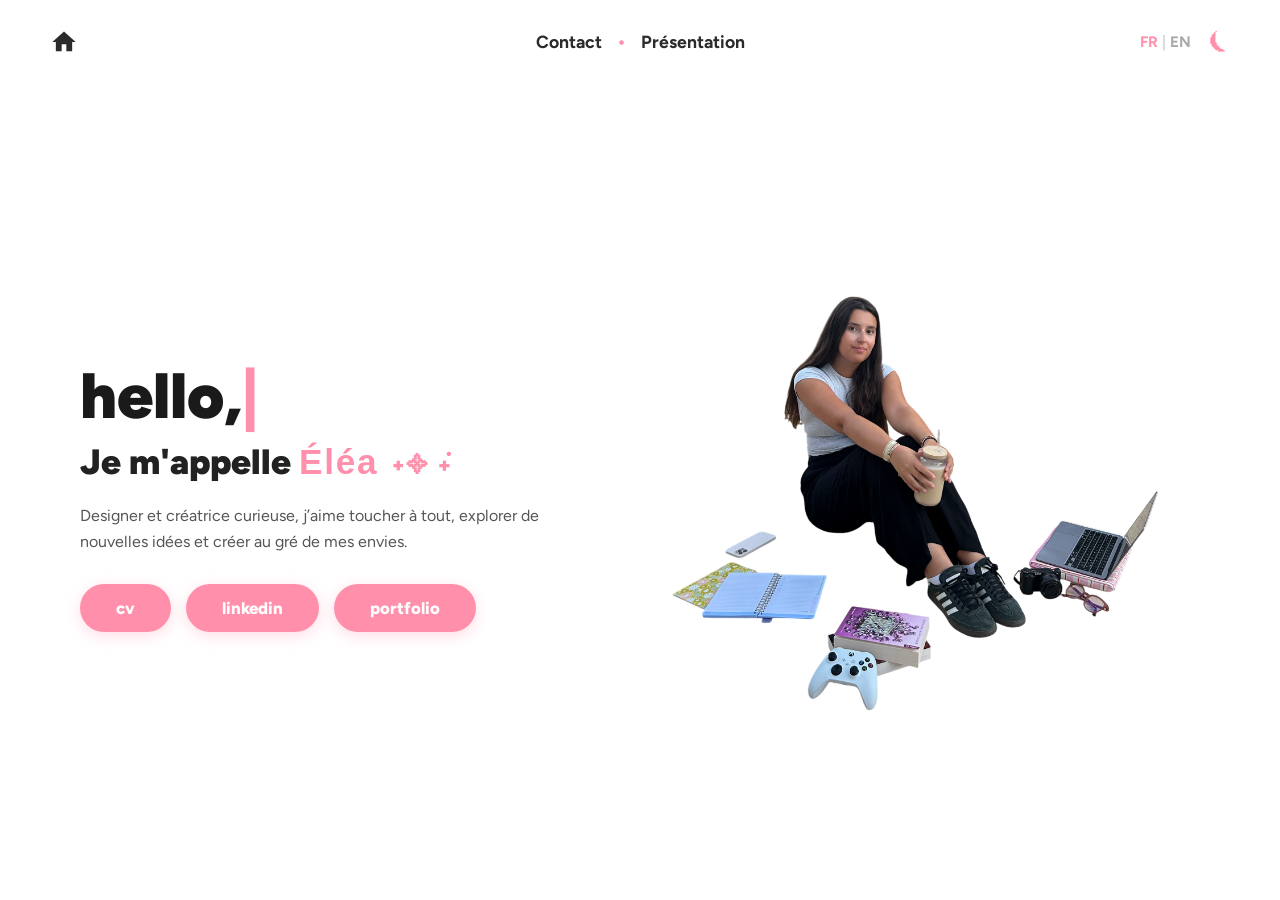
==== index.html @ a9b366a3 "Update favicon link in index.html" ====
<!DOCTYPE html>
<html lang="fr">
<head>
    <meta charset="UTF-8">
    <meta name="viewport" content="width=device-width, initial-scale=1.0">
    <title>Portfolio - Éléa</title>
   <link rel="icon" href="/test18-11/src/favicon.png" type="image/png">
    <!-- Import des polices Google Fonts : Figtree & Montserrat -->
    <link rel="preconnect" href="https://fonts.googleapis.com">
    <link rel="preconnect" href="https://fonts.gstatic.com" crossorigin>
    <link href="https://fonts.googleapis.com/css2?family=Figtree:wght@700;800;900&family=Montserrat:wght@400;700;900&display=swap" rel="stylesheet">
    <link rel="stylesheet" href="style.css">
</head>
<body>

    <!-- Header -->
    <header class="navbar">
        <a href="index.html" class="home-icon" aria-label="Accueil">
            <svg viewBox="0 0 24 24" fill="currentColor">
                <path d="M10 20v-6h4v6h5v-8h3L12 3 2 12h3v8z"/>
            </svg>
        </a>

        <nav class="nav-links">
            <a href="contact.html" data-fr="Contact" data-en="Contact">Contact</a>
            <span>•</span>
            <a href="presentation.html" data-fr="Présentation" data-en="About">Présentation</a>
        </nav>

        <div class="nav-controls">
            <button id="lang-toggle" class="control-btn" aria-label="Changer de langue">
                <span id="lang-fr" class="lang-option active">FR</span>
                <span class="lang-divider">|</span>
                <span id="lang-en" class="lang-option">EN</span>
            </button>
            <button id="theme-toggle" class="control-btn theme-icon" aria-label="Changer de thème">⏾</button>
        </div>
    </header>

    <!-- Contenu Principal -->
    <main class="hero">
        <div class="hero-text">
            <h1 class="greeting-container">
                <span id="typewriter"></span><span class="cursor">|</span>
            </h1>
            <h2 class="sub-greeting">
                <span id="intro-text" data-fr="Je m'appelle" data-en="My name is">Je m'appelle</span> <span class="highlight-name">Éléa</span> <span class="sparkle-symbol">˖᯽ ݁˖</span>
            </h2>
            
            <p class="description" id="hero-desc" data-fr="Designer et créatrice curieuse, j’aime toucher à tout, explorer de nouvelles idées et créer au gré de mes envies." data-en="Curious designer and builder, I love trying new things, exploring fresh ideas, and creating whatever sparks my imagination.">
                Designer et créatrice curieuse, j’aime toucher à tout, explorer de nouvelles idées et créer au gré de mes envies.
            </p>

            <div class="links">
                <a href="starter.html" class="btn btn-portfolio" data-fr="cv" data-en="cv">cv</a>
                <a href="https://www.linkedin.com/in/el%C3%A9a-mayor-36355132b/" target="_blank" rel="noopener noreferrer" class="btn btn-portfolio" data-fr="linkedin" data-en="linkedin">linkedin</a>
                <a href="portfolio.html" class="btn btn-portfolio" data-fr="portfolio" data-en="portfolio">portfolio</a>
            </div>
        </div>

        <!-- Zone Image Interactive -->
        <div class="hero-image">
            <div class="interactive-container">
                <!-- Image chargée depuis le dossier src -->
                <img src="src/elea_travail.png" alt="Éléa au travail" id="heroImg">

                <!-- Hotspots avec traduction FR/EN -->
                <div class="hotspot" style="top: 10%; left: 30%; width: 45%; height: 50%;">
                    <div class="tooltip tooltip-top">
                        <span class="tooltip-arrow"></span>
                        <span class="tooltip-text" data-fr="Éléa, c'est moi !" data-en="Éléa, that's me!">Éléa, c'est moi !</span>
                    </div>
                </div>

                <div class="hotspot" style="top: 55%; left: 18%; width: 12%; height: 12%;">
                    <div class="tooltip tooltip-left">
                        <span class="tooltip-arrow"></span>
                        +33 06 41 95 78 03
                    </div>
                </div>

                <div class="hotspot" style="top: 61%; left: 10%; width: 25%; height: 22%;">
                    <div class="tooltip tooltip-top">
                        <span class="tooltip-arrow"></span>
                        <span class="tooltip-text" data-fr="Le nid de mes idées & concepts ✨" data-en="The home of my ideas & concepts ✨">Le nid de mes idées & concepts ✨</span>
                    </div>
                </div>

                <div class="hotspot" style="top: 74%; left: 30%; width: 18%; height: 22%;">
                    <div class="tooltip tooltip-bottom">
                        <span class="tooltip-arrow"></span>
                        <span class="tooltip-text" data-fr="Streamer & gamer à mes heures 🎮" data-en="Streamer & gamer in my free time 🎮">Streamer & gamer à mes heures 🎮</span>
                    </div>
                </div>

                <div class="hotspot" style="top: 67%; left: 34%; width: 22%; height: 15%;">
                    <div class="tooltip tooltip-right">
                        <span class="tooltip-arrow"></span>
                        <span class="tooltip-text" data-fr="Imagination décuplée quand j'écris et je lis 📖" data-en="Unbounded imagination when reading and writing 📖">Imagination décuplée quand j'écris et je lis 📖</span>
                    </div>
                </div>

                <div class="hotspot" style="top: 61%; left: 68%; width: 12%; height: 14%;">
                    <div class="tooltip tooltip-top">
                        <span class="tooltip-arrow"></span>
                        <span class="tooltip-text" data-fr="Action ! 📸" data-en="Action! 📸">Action ! 📸</span>
                    </div>
                </div>

                <div class="hotspot" style="top: 48%; left: 70%; width: 28%; height: 28%;">
                    <div class="tooltip tooltip-top">
                        <span class="tooltip-arrow"></span>
                        <span class="tooltip-text" data-fr="Ça bosse ici ! 💻" data-en="Hard at work here! 💻">Ça bosse ici ! 💻</span>
                    </div>
                </div>
            </div>
        </div>
    </main>

    <script>
        // --- 1. Machine à écrire ---
        const words = ["hello,", "你好,", "안녕하세요,", "hola,", "hallo,", "こんにちは,", "bonjour,"];
        let wordIndex = 0;
        let charIndex = 0;
        let isDeleting = false;
        const typewriterElement = document.getElementById("typewriter");

        function type() {
            const currentWord = words[wordIndex];
            if (isDeleting) {
                typewriterElement.textContent = currentWord.substring(0, charIndex - 1);
                charIndex--;
            } else {
                typewriterElement.textContent = currentWord.substring(0, charIndex + 1);
                charIndex++;
            }

            let typeSpeed = isDeleting ? 60 : 100;
            if (!isDeleting && charIndex === currentWord.length) {
                typeSpeed = 3000;
                isDeleting = true;
            } else if (isDeleting && charIndex === 0) {
                isDeleting = false;
                wordIndex = (wordIndex + 1) % words.length;
                typeSpeed = 400;
            }
            setTimeout(type, typeSpeed);
        }
        document.addEventListener("DOMContentLoaded", type);

        // --- 2. Éléments DOM & Traductions ---
        const langToggleBtn = document.getElementById('lang-toggle');
        const langFr = document.getElementById('lang-fr');
        const langEn = document.getElementById('lang-en');
        const themeToggleBtn = document.getElementById('theme-toggle');
        const heroImg = document.getElementById('heroImg');
        const translatableElements = document.querySelectorAll('[data-fr]');

        // --- 3. Fonctions d'application de la Langue ---
        function applyLanguage(lang) {
            langEn.classList.toggle('active', lang === 'en');
            langFr.classList.toggle('active', lang === 'fr');

            translatableElements.forEach(el => {
                const targetText = el.getAttribute(`data-${lang}`);
                if (targetText) {
                    el.textContent = targetText;
                }
            });
        }

        // --- 4. Fonctions d'application du Thème (chemins src mis à jour) ---
        function applyTheme(theme) {
            if (theme === 'dark') {
                document.body.classList.add('dark-mode');
                themeToggleBtn.textContent = '☀︎';
                if (heroImg) heroImg.src = 'src/elea_travail_black.png';
            } else {
                document.body.classList.remove('dark-mode');
                themeToggleBtn.textContent = '⏾';
                if (heroImg) heroImg.src = 'src/elea_travail.png';
            }
        }

        // --- 5. Chargement Initial ---
        let currentLang = localStorage.getItem('site_lang') || 'fr';
        let currentTheme = localStorage.getItem('site_theme') || 'light';

        applyLanguage(currentLang);
        applyTheme(currentTheme);

        // --- 6. Événements au clic ---
        langToggleBtn.addEventListener('click', () => {
            currentLang = currentLang === 'fr' ? 'en' : 'fr';
            localStorage.setItem('site_lang', currentLang);
            applyLanguage(currentLang);
        });

        themeToggleBtn.addEventListener('click', () => {
            currentTheme = document.body.classList.contains('dark-mode') ? 'light' : 'dark';
            localStorage.setItem('site_theme', currentTheme);
            applyTheme(currentTheme);
        });
    </script>
</body>
</html>
---- style.css ----
/* Déclaration de la police locale Bootzy TM liée au dossier src/fonts */
@font-face {
    font-family: 'Bootzy TM';
    src: url('src/fonts/BootzyTM.woff') format('woff'),
         url('src/fonts/BootzyTM.otf') format('opentype'),
         url('src/fonts/BootzyTM.ttf') format('truetype');
    font-weight: normal;
    font-style: normal;
}

/* Variables Jour (Rose #ff8fab) */
:root {
    --bg-color: #ffffff;
    --text-primary: #222222;
    --text-title: #1a1a1a;
    --text-secondary: #555555;
    --accent-color: #ff8fab;
    --btn-bg: #ff8fab;
    --btn-hover-bg: #ff7597;
    --btn-text: #ffffff;
    --btn-shadow: rgba(255, 143, 171, 0.3);
    --btn-shadow-hover: rgba(255, 143, 171, 0.45);
    --nav-link-color: #2b2b2b;
}

/* Variables Nuit (Jaune #fdd38b) */
body.dark-mode {
    --bg-color: #121214;
    --text-primary: #f0f0f0;
    --text-title: #ffffff;
    --text-secondary: #b0b0b0;
    --accent-color: #fdd38b;
    --btn-bg: #fdd38b;
    --btn-hover-bg: #fcc263;
    --btn-text: #121214;
    --btn-shadow: rgba(253, 211, 139, 0.2);
    --btn-shadow-hover: rgba(253, 211, 139, 0.35);
    --nav-link-color: #e0e0e0;
}

/* Réinitialisation universelle */
* {
    margin: 0;
    padding: 0;
    box-sizing: border-box;
}

body {
    font-family: 'Figtree', 'Montserrat', sans-serif;
    background-color: var(--bg-color);
    color: var(--text-primary);
    display: flex;
    flex-direction: column;
    min-height: 100vh;
    overflow-x: hidden;
    transition: background-color 0.4s ease, color 0.4s ease;
}

/* Navbar */
.navbar {
    width: 100%;
    padding: 30px 50px;
    display: flex;
    justify-content: center;
    align-items: center;
    position: relative;
    z-index: 100;
}

/* Icône Maison à gauche */
.home-icon {
    position: absolute;
    left: 50px;
    width: 28px;
    height: 28px;
    color: var(--nav-link-color);
    display: flex;
    align-items: center;
    justify-content: center;
    transition: transform 0.2s ease, color 0.3s ease;
}

.home-icon:hover {
    transform: scale(1.15);
    color: var(--accent-color);
}

.home-icon svg {
    width: 100%;
    height: 100%;
}

.nav-links {
    display: inline-flex;
    gap: 15px;
    align-items: center;
    font-size: 1.1rem;
    font-weight: 700;
}

.nav-links a {
    text-decoration: none;
    color: var(--nav-link-color);
    transition: opacity 0.2s, color 0.3s ease;
}

.nav-links a:hover,
.nav-links a.active-link {
    opacity: 0.6;
}

.nav-links span {
    color: var(--accent-color);
    font-size: 1.2rem;
}

.nav-controls {
    position: absolute;
    right: 50px;
    display: flex;
    align-items: center;
    gap: 18px;
}

.control-btn {
    background: none;
    border: none;
    cursor: pointer;
    font-family: 'Figtree', sans-serif;
    font-size: 0.95rem;
    color: var(--nav-link-color);
    display: flex;
    align-items: center;
    gap: 4px;
}

.lang-option {
    opacity: 0.4;
    font-weight: 700;
}

.lang-option.active {
    opacity: 1;
    color: var(--accent-color);
}

.lang-divider {
    opacity: 0.3;
}

.theme-icon {
    font-size: 1.3rem;
    color: var(--accent-color);
}

/* Hero (Accueil) */
.hero {
    display: flex;
    align-items: center;
    justify-content: center;
    max-width: 1200px;
    margin: 0 auto;
    padding: 20px 40px;
    width: 100%;
    flex-grow: 1;
    gap: 30px;
}

.hero-text {
    flex: 1;
    max-width: 520px;
}

.greeting-container {
    font-size: 4rem;
    font-weight: 900;
    color: var(--text-title);
    height: 90px;
    display: flex;
    align-items: center;
}

.cursor {
    color: var(--accent-color);
    animation: blink 0.8s infinite;
}

@keyframes blink {
    0%, 100% { opacity: 1; }
    50% { opacity: 0; }
}

.sub-greeting {
    font-size: 2.2rem;
    font-weight: 900;
    margin-bottom: 20px;
}

/* --- POLICE BOOTZY TM & ESPACEMENT --- */
.highlight-name {
    font-family: 'Bootzy TM', cursive, sans-serif;
    color: var(--accent-color);
    letter-spacing: 0.05em;
}

.sparkle-symbol {
    color: var(--accent-color);
    font-size: 1.8rem;
    margin-left: 6px;
    transition: color 0.4s ease;
}

.description {
    font-size: 1rem;
    color: var(--text-secondary);
    line-height: 1.6;
    margin-bottom: 30px;
}

/* --- BOUTONS STYLE PILULE --- */
.links {
    display: flex;
    gap: 15px;
    flex-wrap: wrap;
}

.btn-portfolio {
    display: inline-block;
    padding: 14px 36px;
    background-color: var(--btn-bg);
    color: var(--btn-text);
    border-radius: 50px;
    text-decoration: none;
    font-family: 'Figtree', sans-serif;
    font-weight: 800;
    font-size: 1.05rem;
    text-transform: lowercase;
    transition: transform 0.25s ease, background-color 0.3s ease, box-shadow 0.25s ease;
    box-shadow: 0 4px 15px var(--btn-shadow);
}

.btn-portfolio:hover {
    transform: scale(1.05);
    background-color: var(--btn-hover-bg);
    box-shadow: 0 6px 20px var(--btn-shadow-hover);
}

/* --- IMAGE INTERACTIVE & TOOLTIPS --- */
.hero-image {
    flex: 1;
    display: flex;
    justify-content: center;
    align-items: center;
}

.interactive-container {
    position: relative;
    display: inline-block;
    max-width: 100%;
}

.interactive-container img {
    display: block;
    max-width: 100%;
    max-height: 460px;
    height: auto;
    object-fit: contain;
    transition: opacity 0.3s ease;
}

/* Zones de survol transparentes */
.hotspot {
    position: absolute;
    cursor: pointer;
    z-index: 10;
}

/* Bulle d'information */
.tooltip {
    position: absolute;
    background-color: var(--btn-bg);
    color: var(--btn-text);
    font-family: 'Figtree', sans-serif;
    font-size: 0.85rem;
    font-weight: 800;
    padding: 8px 14px;
    border-radius: 12px;
    white-space: nowrap;
    pointer-events: none;
    opacity: 0;
    visibility: hidden;
    transition: opacity 0.25s ease, transform 0.25s ease, visibility 0.25s ease;
    box-shadow: 0 4px 15px var(--btn-shadow);
    z-index: 20;
}

.hotspot:hover .tooltip {
    opacity: 1;
    visibility: visible;
}

/* Positions et animations des bulles */
.tooltip-top {
    bottom: 100%;
    left: 50%;
    transform: translateX(-50%) translateY(-6px);
    margin-bottom: 8px;
}
.hotspot:hover .tooltip-top { transform: translateX(-50%) translateY(0); }

.tooltip-bottom {
    top: 100%;
    left: 50%;
    transform: translateX(-50%) translateY(6px);
    margin-top: 8px;
}
.hotspot:hover .tooltip-bottom { transform: translateX(-50%) translateY(0); }

.tooltip-left {
    right: 100%;
    top: 50%;
    transform: translateY(-50%) translateX(-6px);
    margin-right: 8px;
}
.hotspot:hover .tooltip-left { transform: translateY(-50%) translateX(0); }

.tooltip-right {
    left: 100%;
    top: 50%;
    transform: translateY(-50%) translateX(6px);
    margin-left: 8px;
}
.hotspot:hover .tooltip-right { transform: translateY(-50%) translateX(0); }

/* Flèches des bulles */
.tooltip-arrow {
    position: absolute;
    width: 0;
    height: 0;
    border-style: solid;
}

.tooltip-top .tooltip-arrow {
    bottom: -6px;
    left: 50%;
    transform: translateX(-50%);
    border-width: 6px 6px 0 6px;
    border-color: var(--btn-bg) transparent transparent transparent;
}

.tooltip-bottom .tooltip-arrow {
    top: -6px;
    left: 50%;
    transform: translateX(-50%);
    border-width: 0 6px 6px 6px;
    border-color: transparent transparent var(--btn-bg) transparent;
}

.tooltip-left .tooltip-arrow {
    right: -6px;
    top: 50%;
    transform: translateY(-50%);
    border-width: 6px 0 6px 6px;
    border-color: transparent transparent transparent var(--btn-bg);
}

.tooltip-right .tooltip-arrow {
    left: -6px;
    top: 50%;
    transform: translateY(-50%);
    border-width: 6px 6px 6px 0;
    border-color: transparent var(--btn-bg) transparent transparent;
}

/* Adaptabilité Écrans Mobiles */
@media (max-width: 900px) {
    .hero {
        flex-direction: column;
        text-align: center;
    }

    .greeting-container, .links {
        justify-content: center;
    }
}
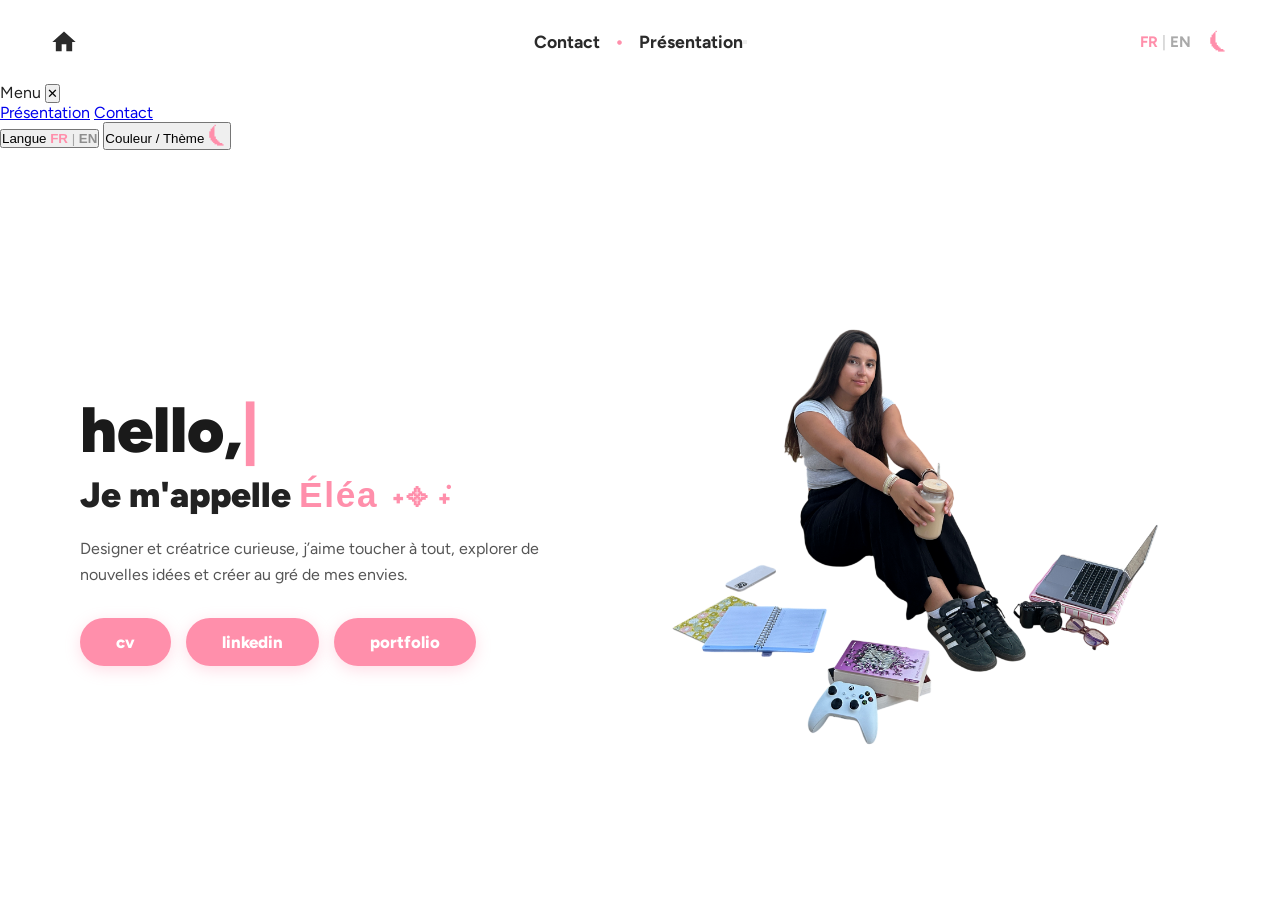
==== commit 514e274e: "Refactor favicon path and implement mobile drawer Updated favicon link path and added mobile drawer " ====
--- a/index.html
+++ b/index.html
@@ -4,7 +4,7 @@
     <meta charset="UTF-8">
     <meta name="viewport" content="width=device-width, initial-scale=1.0">
     <title>Portfolio - Éléa</title>
-   <link rel="icon" href="/test18-11/src/favicon.png" type="image/png">
+    <link rel="icon" type="image/png" href="src/favicon.png">
     <!-- Import des polices Google Fonts : Figtree & Montserrat -->
     <link rel="preconnect" href="https://fonts.googleapis.com">
     <link rel="preconnect" href="https://fonts.gstatic.com" crossorigin>
@@ -21,7 +21,8 @@
             </svg>
         </a>
 
-        <nav class="nav-links">
+        <!-- Navigation & contrôles (Desktop) -->
+        <nav class="nav-links" aria-label="Navigation principale">
             <a href="contact.html" data-fr="Contact" data-en="Contact">Contact</a>
             <span>•</span>
             <a href="presentation.html" data-fr="Présentation" data-en="About">Présentation</a>
@@ -35,7 +36,53 @@
             </button>
             <button id="theme-toggle" class="control-btn theme-icon" aria-label="Changer de thème">⏾</button>
         </div>
+
+        <!-- Bouton dépliant mobile (regroupe Présentation, Contact, Langue, Couleur/Thème) -->
+        <button
+            id="mobile-drawer-toggle"
+            class="mobile-drawer-btn"
+            aria-label="Ouvrir le menu"
+            aria-expanded="false"
+            aria-controls="mobile-drawer"
+        >
+            <span></span>
+            <span></span>
+            <span></span>
+        </button>
     </header>
+
+    <!-- Dépliant mobile -->
+    <aside id="mobile-drawer" class="mobile-drawer" aria-hidden="true">
+        <div class="mobile-drawer-panel">
+            <div class="mobile-drawer-header">
+                <span class="mobile-drawer-title" data-fr="Menu" data-en="Menu">Menu</span>
+                <button id="mobile-drawer-close" class="mobile-close-btn" aria-label="Fermer le menu">✕</button>
+            </div>
+
+            <nav class="mobile-drawer-links" aria-label="Navigation mobile">
+                <a href="presentation.html" class="mobile-nav-item" data-fr="Présentation" data-en="About">Présentation</a>
+                <a href="contact.html" class="mobile-nav-item" data-fr="Contact" data-en="Contact">Contact</a>
+            </nav>
+
+            <div class="mobile-drawer-divider"></div>
+
+            <div class="mobile-drawer-actions">
+                <button id="mobile-lang-toggle" class="mobile-action-btn" aria-label="Changer de langue">
+                    <span data-fr="Langue" data-en="Language">Langue</span>
+                    <span class="mobile-lang-badge">
+                        <span id="mobile-lang-fr" class="lang-option active">FR</span>
+                        <span class="lang-divider">|</span>
+                        <span id="mobile-lang-en" class="lang-option">EN</span>
+                    </span>
+                </button>
+
+                <button id="mobile-theme-toggle" class="mobile-action-btn" aria-label="Changer de couleur et thème">
+                    <span data-fr="Couleur / Thème" data-en="Color / Theme">Couleur / Thème</span>
+                    <span id="mobile-theme-icon" class="theme-icon">⏾</span>
+                </button>
+            </div>
+        </div>
+    </aside>
 
     <!-- Contenu Principal -->
     <main class="hero">
@@ -46,7 +93,7 @@
             <h2 class="sub-greeting">
                 <span id="intro-text" data-fr="Je m'appelle" data-en="My name is">Je m'appelle</span> <span class="highlight-name">Éléa</span> <span class="sparkle-symbol">˖᯽ ݁˖</span>
             </h2>
-            
+
             <p class="description" id="hero-desc" data-fr="Designer et créatrice curieuse, j’aime toucher à tout, explorer de nouvelles idées et créer au gré de mes envies." data-en="Curious designer and builder, I love trying new things, exploring fresh ideas, and creating whatever sparks my imagination.">
                 Designer et créatrice curieuse, j’aime toucher à tout, explorer de nouvelles idées et créer au gré de mes envies.
             </p>
@@ -61,10 +108,8 @@
         <!-- Zone Image Interactive -->
         <div class="hero-image">
             <div class="interactive-container">
-                <!-- Image chargée depuis le dossier src -->
                 <img src="src/elea_travail.png" alt="Éléa au travail" id="heroImg">
 
-                <!-- Hotspots avec traduction FR/EN -->
                 <div class="hotspot" style="top: 10%; left: 30%; width: 45%; height: 50%;">
                     <div class="tooltip tooltip-top">
                         <span class="tooltip-arrow"></span>
@@ -150,16 +195,33 @@
 
         // --- 2. Éléments DOM & Traductions ---
         const langToggleBtn = document.getElementById('lang-toggle');
+        const mobileLangToggleBtn = document.getElementById('mobile-lang-toggle');
         const langFr = document.getElementById('lang-fr');
         const langEn = document.getElementById('lang-en');
+        const mobileLangFr = document.getElementById('mobile-lang-fr');
+        const mobileLangEn = document.getElementById('mobile-lang-en');
+
         const themeToggleBtn = document.getElementById('theme-toggle');
+        const mobileThemeToggleBtn = document.getElementById('mobile-theme-toggle');
+        const mobileThemeIcon = document.getElementById('mobile-theme-icon');
+
         const heroImg = document.getElementById('heroImg');
         const translatableElements = document.querySelectorAll('[data-fr]');
 
+        const drawerToggleBtn = document.getElementById('mobile-drawer-toggle');
+        const drawerCloseBtn = document.getElementById('mobile-drawer-close');
+        const mobileDrawer = document.getElementById('mobile-drawer');
+
         // --- 3. Fonctions d'application de la Langue ---
         function applyLanguage(lang) {
-            langEn.classList.toggle('active', lang === 'en');
-            langFr.classList.toggle('active', lang === 'fr');
+            document.documentElement.lang = lang;
+
+            [langFr, mobileLangFr].forEach(el => {
+                if (el) el.classList.toggle('active', lang === 'fr');
+            });
+            [langEn, mobileLangEn].forEach(el => {
+                if (el) el.classList.toggle('active', lang === 'en');
+            });
 
             translatableElements.forEach(el => {
                 const targetText = el.getAttribute(`data-${lang}`);
@@ -169,38 +231,73 @@
             });
         }
 
-        // --- 4. Fonctions d'application du Thème (chemins src mis à jour) ---
+        // --- 4. Fonctions d'application du Thème ---
         function applyTheme(theme) {
             if (theme === 'dark') {
                 document.body.classList.add('dark-mode');
                 themeToggleBtn.textContent = '☀︎';
+                if (mobileThemeIcon) mobileThemeIcon.textContent = '☀︎';
                 if (heroImg) heroImg.src = 'src/elea_travail_black.png';
             } else {
                 document.body.classList.remove('dark-mode');
                 themeToggleBtn.textContent = '⏾';
+                if (mobileThemeIcon) mobileThemeIcon.textContent = '⏾';
                 if (heroImg) heroImg.src = 'src/elea_travail.png';
             }
         }
 
-        // --- 5. Chargement Initial ---
+        // --- 5. Dépliant mobile ---
+        function setDrawerOpen(isOpen) {
+            mobileDrawer.classList.toggle('open', isOpen);
+            mobileDrawer.setAttribute('aria-hidden', String(!isOpen));
+            drawerToggleBtn.setAttribute('aria-expanded', String(isOpen));
+            document.body.classList.toggle('drawer-open', isOpen);
+        }
+
+        drawerToggleBtn.addEventListener('click', () => {
+            const isOpen = !mobileDrawer.classList.contains('open');
+            setDrawerOpen(isOpen);
+        });
+
+        drawerCloseBtn.addEventListener('click', () => setDrawerOpen(false));
+
+        mobileDrawer.addEventListener('click', (e) => {
+            if (e.target === mobileDrawer) {
+                setDrawerOpen(false);
+            }
+        });
+
+        document.addEventListener('keydown', (e) => {
+            if (e.key === 'Escape' && mobileDrawer.classList.contains('open')) {
+                setDrawerOpen(false);
+            }
+        });
+
+        // --- 6. Chargement Initial ---
         let currentLang = localStorage.getItem('site_lang') || 'fr';
         let currentTheme = localStorage.getItem('site_theme') || 'light';
 
         applyLanguage(currentLang);
         applyTheme(currentTheme);
 
-        // --- 6. Événements au clic ---
-        langToggleBtn.addEventListener('click', () => {
+        // --- 7. Événements au clic ---
+        function handleLangSwitch() {
             currentLang = currentLang === 'fr' ? 'en' : 'fr';
             localStorage.setItem('site_lang', currentLang);
             applyLanguage(currentLang);
-        });
-
-        themeToggleBtn.addEventListener('click', () => {
+        }
+
+        function handleThemeSwitch() {
             currentTheme = document.body.classList.contains('dark-mode') ? 'light' : 'dark';
             localStorage.setItem('site_theme', currentTheme);
             applyTheme(currentTheme);
-        });
+        }
+
+        langToggleBtn.addEventListener('click', handleLangSwitch);
+        if (mobileLangToggleBtn) mobileLangToggleBtn.addEventListener('click', handleLangSwitch);
+
+        themeToggleBtn.addEventListener('click', handleThemeSwitch);
+        if (mobileThemeToggleBtn) mobileThemeToggleBtn.addEventListener('click', handleThemeSwitch);
     </script>
 </body>
 </html>
--- a/style.css
+++ b/style.css
@@ -382,4 +382,4 @@
     .greeting-container, .links {
         justify-content: center;
     }
-}+}
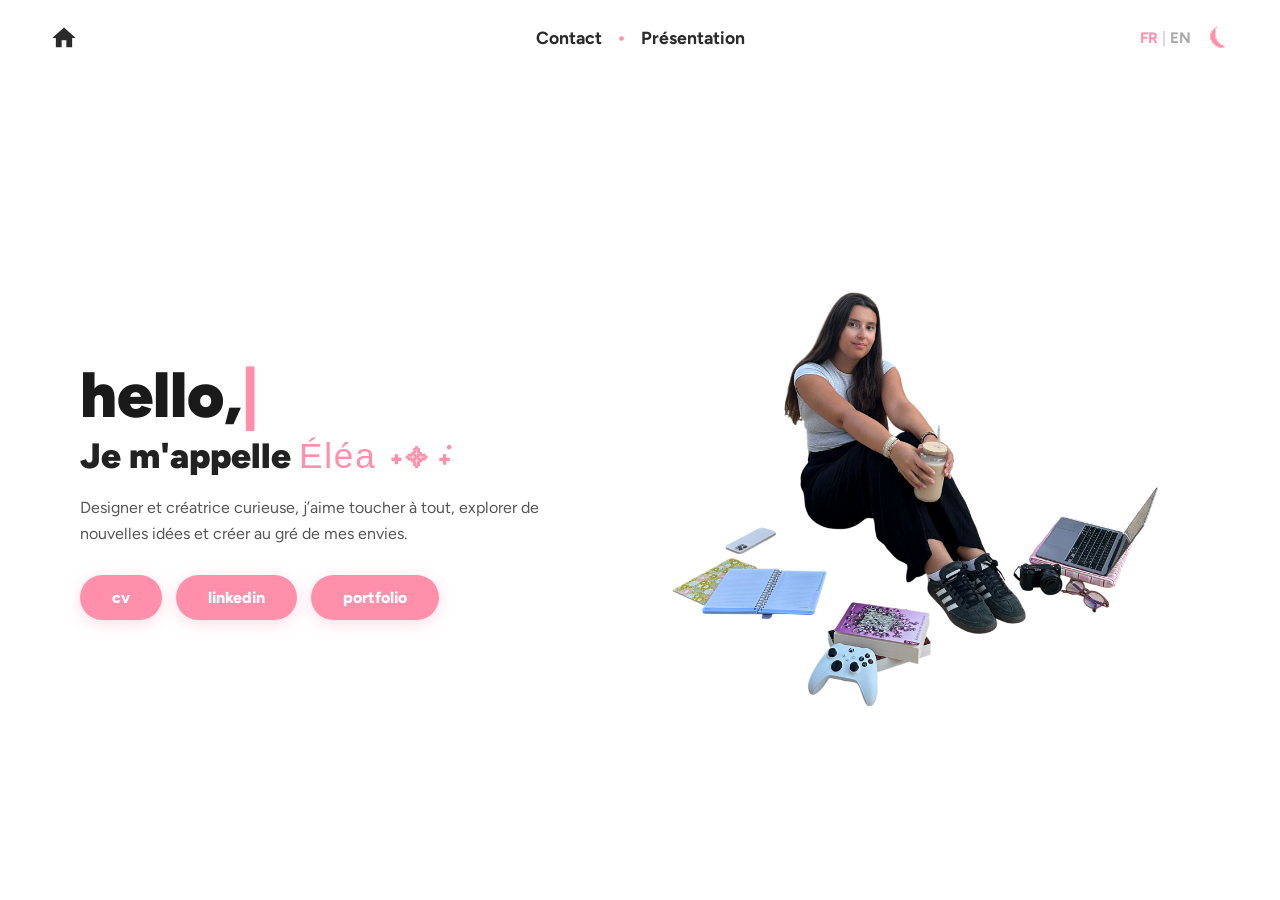
==== commit e1b586d0: "Update index.html" ====
--- a/index.html
+++ b/index.html
@@ -21,14 +21,15 @@
             </svg>
         </a>
 
-        <!-- Navigation & contrôles (Desktop) -->
+        <!-- Navigation Desktop -->
         <nav class="nav-links" aria-label="Navigation principale">
             <a href="contact.html" data-fr="Contact" data-en="Contact">Contact</a>
             <span>•</span>
             <a href="presentation.html" data-fr="Présentation" data-en="About">Présentation</a>
         </nav>
 
-        <div class="nav-controls">
+        <!-- Contrôles Desktop -->
+        <div class="nav-controls desktop-only">
             <button id="lang-toggle" class="control-btn" aria-label="Changer de langue">
                 <span id="lang-fr" class="lang-option active">FR</span>
                 <span class="lang-divider">|</span>
@@ -37,52 +38,65 @@
             <button id="theme-toggle" class="control-btn theme-icon" aria-label="Changer de thème">⏾</button>
         </div>
 
-        <!-- Bouton dépliant mobile (regroupe Présentation, Contact, Langue, Couleur/Thème) -->
+        <!-- Bouton Dépliant Mobile (regroupe Présentation, Contact, Langue, Couleur) -->
         <button
-            id="mobile-drawer-toggle"
-            class="mobile-drawer-btn"
+            id="mobile-menu-toggle"
+            class="mobile-menu-btn"
             aria-label="Ouvrir le menu"
             aria-expanded="false"
             aria-controls="mobile-drawer"
         >
-            <span></span>
-            <span></span>
-            <span></span>
+            <span data-fr="Menu" data-en="Menu">Menu</span>
+            <span class="chevron" aria-hidden="true">▾</span>
         </button>
-    </header>
-
-    <!-- Dépliant mobile -->
-    <aside id="mobile-drawer" class="mobile-drawer" aria-hidden="true">
-        <div class="mobile-drawer-panel">
-            <div class="mobile-drawer-header">
-                <span class="mobile-drawer-title" data-fr="Menu" data-en="Menu">Menu</span>
-                <button id="mobile-drawer-close" class="mobile-close-btn" aria-label="Fermer le menu">✕</button>
-            </div>
-
-            <nav class="mobile-drawer-links" aria-label="Navigation mobile">
-                <a href="presentation.html" class="mobile-nav-item" data-fr="Présentation" data-en="About">Présentation</a>
-                <a href="contact.html" class="mobile-nav-item" data-fr="Contact" data-en="Contact">Contact</a>
+
+        <!-- Panneau Dépliant Mobile -->
+        <div id="mobile-drawer" class="mobile-drawer" hidden>
+            <nav class="drawer-links" aria-label="Navigation mobile">
+                <a href="presentation.html" class="drawer-item">
+                    <span class="drawer-icon" aria-hidden="true">
+                        <svg viewBox="0 0 24 24" fill="currentColor"><path d="M12 12c2.7 0 5-2.3 5-5s-2.3-5-5-5-5 2.3-5 5 2.3 5 5 5zm0 2c-3.3 0-10 1.7-10 5v3h20v-3c0-3.3-6.7-5-10-5z"/></svg>
+                    </span>
+                    <span data-fr="Présentation" data-en="About">Présentation</span>
+                </a>
+
+                <a href="contact.html" class="drawer-item">
+                    <span class="drawer-icon" aria-hidden="true">
+                        <svg viewBox="0 0 24 24" fill="currentColor"><path d="M20 4H4c-1.1 0-2 .9-2 2v12c0 1.1.9 2 2 2h16c1.1 0 2-.9 2-2V6c0-1.1-.9-2-2-2zm0 4-8 5-8-5V6l8 5 8-5v2z"/></svg>
+                    </span>
+                    <span data-fr="Contact" data-en="Contact">Contact</span>
+                </a>
             </nav>
 
-            <div class="mobile-drawer-divider"></div>
-
-            <div class="mobile-drawer-actions">
-                <button id="mobile-lang-toggle" class="mobile-action-btn" aria-label="Changer de langue">
-                    <span data-fr="Langue" data-en="Language">Langue</span>
-                    <span class="mobile-lang-badge">
-                        <span id="mobile-lang-fr" class="lang-option active">FR</span>
+            <div class="drawer-divider"></div>
+
+            <div class="drawer-controls">
+                <button id="lang-toggle-mobile" class="control-btn drawer-action" aria-label="Changer de langue">
+                    <span class="drawer-label-group">
+                        <span class="drawer-icon" aria-hidden="true">
+                            <svg viewBox="0 0 24 24" fill="currentColor"><path d="M12 2C6.48 2 2 6.48 2 12s4.48 10 10 10 10-4.48 10-10S17.52 2 12 2zm6.93 6h-2.95a15.65 15.65 0 0 0-1.38-3.56A8.03 8.03 0 0 1 18.93 8zM12 4.04c.83 1.2 1.48 2.53 1.91 3.96h-3.82c.43-1.43 1.08-2.76 1.91-3.96zM4.26 14C4.1 13.36 4 12.69 4 12s.1-1.36.26-2h3.38c-.08.66-.14 1.32-.14 2s.06 1.34.14 2H4.26zm.81 2h2.95c.32 1.25.78 2.45 1.38 3.56A8.03 8.03 0 0 1 5.07 16zm2.95-8H5.07a8.03 8.03 0 0 1 4.33-3.56A15.65 15.65 0 0 0 8.02 8zM12 19.96c-.83-1.2-1.48-2.53-1.91-3.96h3.82c-.43 1.43-1.08 2.76-1.91 3.96zM14.34 14H9.66c-.09-.66-.16-1.32-.16-2s.07-1.35.16-2h4.68c.09.65.16 1.32.16 2s-.07 1.34-.16 2zm.25 5.56c.6-1.11 1.06-2.31 1.38-3.56h2.95a8.03 8.03 0 0 1-4.33 3.56zM16.36 14c.08-.66.14-1.32.14-2s-.06-1.34-.14-2h3.38c.16.64.26 1.31.26 2s-.1 1.36-.26 2h-3.38z"/></svg>
+                        </span>
+                        <span data-fr="Langue" data-en="Language">Langue</span>
+                    </span>
+                    <span>
+                        <span id="lang-fr-mobile" class="lang-option active">FR</span>
                         <span class="lang-divider">|</span>
-                        <span id="mobile-lang-en" class="lang-option">EN</span>
+                        <span id="lang-en-mobile" class="lang-option">EN</span>
                     </span>
                 </button>
 
-                <button id="mobile-theme-toggle" class="mobile-action-btn" aria-label="Changer de couleur et thème">
-                    <span data-fr="Couleur / Thème" data-en="Color / Theme">Couleur / Thème</span>
-                    <span id="mobile-theme-icon" class="theme-icon">⏾</span>
+                <button id="theme-toggle-mobile" class="control-btn drawer-action" aria-label="Changer de couleur">
+                    <span class="drawer-label-group">
+                        <span class="drawer-icon" aria-hidden="true">
+                            <svg viewBox="0 0 24 24" fill="currentColor"><path d="M12 3a9 9 0 0 0 0 18c.83 0 1.5-.67 1.5-1.5 0-.39-.15-.74-.39-1.01-.23-.26-.38-.61-.38-.99 0-.83.67-1.5 1.5-1.5H16c2.76 0 5-2.24 5-5 0-4.42-4.03-8-9-8zm-5.5 9c-.83 0-1.5-.67-1.5-1.5S5.67 9 6.5 9 8 9.67 8 10.5 7.33 12 6.5 12zm3-4C8.67 8 8 7.33 8 6.5S8.67 5 9.5 5s1.5.67 1.5 1.5S10.33 8 9.5 8zm5 0c-.83 0-1.5-.67-1.5-1.5S13.67 5 14.5 5s1.5.67 1.5 1.5S15.33 8 14.5 8zm3 4c-.83 0-1.5-.67-1.5-1.5S16.67 9 17.5 9s1.5.67 1.5 1.5-.67 1.5-1.5 1.5z"/></svg>
+                        </span>
+                        <span data-fr="Couleur" data-en="Color">Couleur</span>
+                    </span>
+                    <span id="theme-icon-mobile" class="theme-icon">⏾</span>
                 </button>
             </div>
         </div>
-    </aside>
+    </header>
 
     <!-- Contenu Principal -->
     <main class="hero">
@@ -193,35 +207,31 @@
         }
         document.addEventListener("DOMContentLoaded", type);
 
-        // --- 2. Éléments DOM & Traductions ---
+        // --- 2. Éléments DOM ---
         const langToggleBtn = document.getElementById('lang-toggle');
-        const mobileLangToggleBtn = document.getElementById('mobile-lang-toggle');
+        const langToggleMobileBtn = document.getElementById('lang-toggle-mobile');
         const langFr = document.getElementById('lang-fr');
         const langEn = document.getElementById('lang-en');
-        const mobileLangFr = document.getElementById('mobile-lang-fr');
-        const mobileLangEn = document.getElementById('mobile-lang-en');
+        const langFrMobile = document.getElementById('lang-fr-mobile');
+        const langEnMobile = document.getElementById('lang-en-mobile');
 
         const themeToggleBtn = document.getElementById('theme-toggle');
-        const mobileThemeToggleBtn = document.getElementById('mobile-theme-toggle');
-        const mobileThemeIcon = document.getElementById('mobile-theme-icon');
+        const themeToggleMobileBtn = document.getElementById('theme-toggle-mobile');
+        const themeIconMobile = document.getElementById('theme-icon-mobile');
+
+        const mobileMenuBtn = document.getElementById('mobile-menu-toggle');
+        const mobileDrawer = document.getElementById('mobile-drawer');
 
         const heroImg = document.getElementById('heroImg');
         const translatableElements = document.querySelectorAll('[data-fr]');
 
-        const drawerToggleBtn = document.getElementById('mobile-drawer-toggle');
-        const drawerCloseBtn = document.getElementById('mobile-drawer-close');
-        const mobileDrawer = document.getElementById('mobile-drawer');
-
-        // --- 3. Fonctions d'application de la Langue ---
+        // --- 3. Langue ---
         function applyLanguage(lang) {
             document.documentElement.lang = lang;
-
-            [langFr, mobileLangFr].forEach(el => {
-                if (el) el.classList.toggle('active', lang === 'fr');
-            });
-            [langEn, mobileLangEn].forEach(el => {
-                if (el) el.classList.toggle('active', lang === 'en');
-            });
+            if (langEn) langEn.classList.toggle('active', lang === 'en');
+            if (langFr) langFr.classList.toggle('active', lang === 'fr');
+            if (langEnMobile) langEnMobile.classList.toggle('active', lang === 'en');
+            if (langFrMobile) langFrMobile.classList.toggle('active', lang === 'fr');
 
             translatableElements.forEach(el => {
                 const targetText = el.getAttribute(`data-${lang}`);
@@ -231,73 +241,67 @@
             });
         }
 
-        // --- 4. Fonctions d'application du Thème ---
+        // --- 4. Thème / Couleur ---
         function applyTheme(theme) {
-            if (theme === 'dark') {
-                document.body.classList.add('dark-mode');
-                themeToggleBtn.textContent = '☀︎';
-                if (mobileThemeIcon) mobileThemeIcon.textContent = '☀︎';
-                if (heroImg) heroImg.src = 'src/elea_travail_black.png';
-            } else {
-                document.body.classList.remove('dark-mode');
-                themeToggleBtn.textContent = '⏾';
-                if (mobileThemeIcon) mobileThemeIcon.textContent = '⏾';
-                if (heroImg) heroImg.src = 'src/elea_travail.png';
-            }
-        }
-
-        // --- 5. Dépliant mobile ---
-        function setDrawerOpen(isOpen) {
-            mobileDrawer.classList.toggle('open', isOpen);
-            mobileDrawer.setAttribute('aria-hidden', String(!isOpen));
-            drawerToggleBtn.setAttribute('aria-expanded', String(isOpen));
-            document.body.classList.toggle('drawer-open', isOpen);
-        }
-
-        drawerToggleBtn.addEventListener('click', () => {
-            const isOpen = !mobileDrawer.classList.contains('open');
-            setDrawerOpen(isOpen);
-        });
-
-        drawerCloseBtn.addEventListener('click', () => setDrawerOpen(false));
-
-        mobileDrawer.addEventListener('click', (e) => {
-            if (e.target === mobileDrawer) {
-                setDrawerOpen(false);
-            }
-        });
-
-        document.addEventListener('keydown', (e) => {
-            if (e.key === 'Escape' && mobileDrawer.classList.contains('open')) {
-                setDrawerOpen(false);
-            }
-        });
-
-        // --- 6. Chargement Initial ---
+            const isDark = theme === 'dark';
+            document.body.classList.toggle('dark-mode', isDark);
+            const icon = isDark ? '☀︎' : '⏾';
+            if (themeToggleBtn) themeToggleBtn.textContent = icon;
+            if (themeIconMobile) themeIconMobile.textContent = icon;
+            if (heroImg) heroImg.src = isDark ? 'src/elea_travail_black.png' : 'src/elea_travail.png';
+        }
+
+        // --- 5. Dépliant Mobile ---
+        function setDrawerOpen(open) {
+            if (!mobileMenuBtn || !mobileDrawer) return;
+            mobileMenuBtn.setAttribute('aria-expanded', String(open));
+            mobileMenuBtn.classList.toggle('open', open);
+            mobileDrawer.hidden = !open;
+        }
+
+        if (mobileMenuBtn && mobileDrawer) {
+            mobileMenuBtn.addEventListener('click', (e) => {
+                e.stopPropagation();
+                const isOpen = mobileMenuBtn.getAttribute('aria-expanded') === 'true';
+                setDrawerOpen(!isOpen);
+            });
+
+            document.addEventListener('click', (e) => {
+                if (!mobileDrawer.hidden && !mobileDrawer.contains(e.target) && !mobileMenuBtn.contains(e.target)) {
+                    setDrawerOpen(false);
+                }
+            });
+
+            document.addEventListener('keydown', (e) => {
+                if (e.key === 'Escape' && !mobileDrawer.hidden) {
+                    setDrawerOpen(false);
+                }
+            });
+        }
+
+        // --- 6. Chargement Initial & Événements ---
         let currentLang = localStorage.getItem('site_lang') || 'fr';
         let currentTheme = localStorage.getItem('site_theme') || 'light';
 
         applyLanguage(currentLang);
         applyTheme(currentTheme);
 
-        // --- 7. Événements au clic ---
-        function handleLangSwitch() {
+        function toggleLanguage() {
             currentLang = currentLang === 'fr' ? 'en' : 'fr';
             localStorage.setItem('site_lang', currentLang);
             applyLanguage(currentLang);
         }
 
-        function handleThemeSwitch() {
+        function toggleTheme() {
             currentTheme = document.body.classList.contains('dark-mode') ? 'light' : 'dark';
             localStorage.setItem('site_theme', currentTheme);
             applyTheme(currentTheme);
         }
 
-        langToggleBtn.addEventListener('click', handleLangSwitch);
-        if (mobileLangToggleBtn) mobileLangToggleBtn.addEventListener('click', handleLangSwitch);
-
-        themeToggleBtn.addEventListener('click', handleThemeSwitch);
-        if (mobileThemeToggleBtn) mobileThemeToggleBtn.addEventListener('click', handleThemeSwitch);
+        if (langToggleBtn) langToggleBtn.addEventListener('click', toggleLanguage);
+        if (langToggleMobileBtn) langToggleMobileBtn.addEventListener('click', toggleLanguage);
+        if (themeToggleBtn) themeToggleBtn.addEventListener('click', toggleTheme);
+        if (themeToggleMobileBtn) themeToggleMobileBtn.addEventListener('click', toggleTheme);
     </script>
 </body>
 </html>
--- a/style.css
+++ b/style.css
@@ -1,16 +1,17 @@
-/* Déclaration de la police locale Bootzy TM liée au dossier src/fonts */
+/* Déclaration de la police locale Bootzy TM liée au dossier src/fonts/BootzyTM.ttf */
 @font-face {
     font-family: 'Bootzy TM';
-    src: url('src/fonts/BootzyTM.woff') format('woff'),
-         url('src/fonts/BootzyTM.otf') format('opentype'),
-         url('src/fonts/BootzyTM.ttf') format('truetype');
+    src: url('src/fonts/BootzyTM.ttf') format('truetype');
     font-weight: normal;
     font-style: normal;
+    font-display: swap;
 }
 
 /* Variables Jour (Rose #ff8fab) */
 :root {
     --bg-color: #ffffff;
+    --surface-color: #fff5f8;
+    --border-color: rgba(255, 143, 171, 0.3);
     --text-primary: #222222;
     --text-title: #1a1a1a;
     --text-secondary: #555555;
@@ -26,6 +27,8 @@
 /* Variables Nuit (Jaune #fdd38b) */
 body.dark-mode {
     --bg-color: #121214;
+    --surface-color: #1c1c21;
+    --border-color: rgba(253, 211, 139, 0.25);
     --text-primary: #f0f0f0;
     --text-title: #ffffff;
     --text-secondary: #b0b0b0;
@@ -39,10 +42,15 @@
 }
 
 /* Réinitialisation universelle */
-* {
+*, *::before, *::after {
     margin: 0;
     padding: 0;
     box-sizing: border-box;
+}
+
+html {
+    overflow-x: hidden;
+    -webkit-text-size-adjust: 100%;
 }
 
 body {
@@ -52,6 +60,7 @@
     display: flex;
     flex-direction: column;
     min-height: 100vh;
+    width: 100%;
     overflow-x: hidden;
     transition: background-color 0.4s ease, color 0.4s ease;
 }
@@ -59,7 +68,7 @@
 /* Navbar */
 .navbar {
     width: 100%;
-    padding: 30px 50px;
+    padding: 26px 50px;
     display: flex;
     justify-content: center;
     align-items: center;
@@ -73,6 +82,7 @@
     left: 50px;
     width: 28px;
     height: 28px;
+    flex-shrink: 0;
     color: var(--nav-link-color);
     display: flex;
     align-items: center;
@@ -153,6 +163,12 @@
     color: var(--accent-color);
 }
 
+/* Bouton & Dépliant Mobile (cachés sur desktop) */
+.mobile-menu-btn,
+.mobile-drawer {
+    display: none;
+}
+
 /* Hero (Accueil) */
 .hero {
     display: flex;
@@ -169,15 +185,18 @@
 .hero-text {
     flex: 1;
     max-width: 520px;
+    min-width: 0;
 }
 
 .greeting-container {
-    font-size: 4rem;
+    font-size: clamp(2.1rem, 6vw, 4rem);
     font-weight: 900;
     color: var(--text-title);
-    height: 90px;
-    display: flex;
-    align-items: center;
+    min-height: 1.25em;
+    display: flex;
+    align-items: center;
+    max-width: 100%;
+    overflow-wrap: anywhere;
 }
 
 .cursor {
@@ -191,52 +210,61 @@
 }
 
 .sub-greeting {
-    font-size: 2.2rem;
+    font-size: clamp(1.5rem, 4.5vw, 2.2rem);
     font-weight: 900;
-    margin-bottom: 20px;
-}
-
-/* --- POLICE BOOTZY TM & ESPACEMENT --- */
+    margin-bottom: 18px;
+    max-width: 100%;
+    overflow-wrap: break-word;
+}
+
+/* --- POLICE BOOTZY TM & PROTECTION FAUX GRAS MOBILE --- */
 .highlight-name {
     font-family: 'Bootzy TM', cursive, sans-serif;
+    font-weight: normal;
+    font-synthesis: none;
     color: var(--accent-color);
     letter-spacing: 0.05em;
 }
 
 .sparkle-symbol {
     color: var(--accent-color);
-    font-size: 1.8rem;
+    font-size: 0.85em;
     margin-left: 6px;
     transition: color 0.4s ease;
+    white-space: nowrap;
 }
 
 .description {
     font-size: 1rem;
     color: var(--text-secondary);
-    line-height: 1.6;
-    margin-bottom: 30px;
+    line-height: 1.65;
+    margin-bottom: 28px;
+    max-width: 100%;
+    overflow-wrap: break-word;
 }
 
 /* --- BOUTONS STYLE PILULE --- */
 .links {
     display: flex;
-    gap: 15px;
+    gap: 14px;
     flex-wrap: wrap;
+    max-width: 100%;
 }
 
 .btn-portfolio {
     display: inline-block;
-    padding: 14px 36px;
+    padding: 13px 32px;
     background-color: var(--btn-bg);
     color: var(--btn-text);
     border-radius: 50px;
     text-decoration: none;
     font-family: 'Figtree', sans-serif;
     font-weight: 800;
-    font-size: 1.05rem;
+    font-size: 1rem;
     text-transform: lowercase;
     transition: transform 0.25s ease, background-color 0.3s ease, box-shadow 0.25s ease;
     box-shadow: 0 4px 15px var(--btn-shadow);
+    max-width: 100%;
 }
 
 .btn-portfolio:hover {
@@ -251,6 +279,8 @@
     display: flex;
     justify-content: center;
     align-items: center;
+    min-width: 0;
+    width: 100%;
 }
 
 .interactive-container {
@@ -263,19 +293,18 @@
     display: block;
     max-width: 100%;
     max-height: 460px;
+    width: auto;
     height: auto;
     object-fit: contain;
     transition: opacity 0.3s ease;
 }
 
-/* Zones de survol transparentes */
 .hotspot {
     position: absolute;
     cursor: pointer;
     z-index: 10;
 }
 
-/* Bulle d'information */
 .tooltip {
     position: absolute;
     background-color: var(--btn-bg);
@@ -294,12 +323,12 @@
     z-index: 20;
 }
 
-.hotspot:hover .tooltip {
+.hotspot:hover .tooltip,
+.hotspot:focus-within .tooltip {
     opacity: 1;
     visibility: visible;
 }
 
-/* Positions et animations des bulles */
 .tooltip-top {
     bottom: 100%;
     left: 50%;
@@ -332,7 +361,6 @@
 }
 .hotspot:hover .tooltip-right { transform: translateY(-50%) translateX(0); }
 
-/* Flèches des bulles */
 .tooltip-arrow {
     position: absolute;
     width: 0;
@@ -372,14 +400,165 @@
     border-color: transparent var(--btn-bg) transparent transparent;
 }
 
-/* Adaptabilité Écrans Mobiles */
+/* Adaptabilité Écrans Mobiles & Tablettes */
 @media (max-width: 900px) {
+    .navbar {
+        padding: 16px 20px;
+        justify-content: space-between;
+    }
+
+    .home-icon {
+        position: static;
+        width: 26px;
+        height: 26px;
+    }
+
+    .nav-links,
+    .nav-controls.desktop-only {
+        display: none;
+    }
+
+    .mobile-menu-btn {
+        display: inline-flex;
+        align-items: center;
+        gap: 8px;
+        padding: 9px 16px;
+        border-radius: 999px;
+        border: 1px solid var(--border-color);
+        background-color: var(--surface-color);
+        color: var(--text-primary);
+        font-family: 'Figtree', sans-serif;
+        font-weight: 800;
+        font-size: 0.92rem;
+        cursor: pointer;
+    }
+
+    .mobile-menu-btn .chevron {
+        transition: transform 0.25s ease;
+        color: var(--accent-color);
+    }
+
+    .mobile-menu-btn.open .chevron {
+        transform: rotate(180deg);
+    }
+
+    .mobile-drawer {
+        position: absolute;
+        top: calc(100% + 6px);
+        left: 20px;
+        right: 20px;
+        background-color: var(--surface-color);
+        border: 1px solid var(--border-color);
+        border-radius: 20px;
+        padding: 14px 16px;
+        box-shadow: 0 12px 30px rgba(0, 0, 0, 0.14);
+        z-index: 200;
+    }
+
+    .mobile-drawer:not([hidden]) {
+        display: flex;
+        flex-direction: column;
+        gap: 10px;
+    }
+
+    .drawer-links {
+        display: flex;
+        flex-direction: column;
+        gap: 4px;
+    }
+
+    .drawer-item {
+        display: flex;
+        align-items: center;
+        gap: 10px;
+        text-decoration: none;
+        color: var(--nav-link-color);
+        font-weight: 800;
+        font-size: 1rem;
+        padding: 9px 10px;
+        border-radius: 12px;
+        transition: background-color 0.2s ease, color 0.2s ease;
+    }
+
+    .drawer-item:hover {
+        background-color: rgba(255, 143, 171, 0.14);
+        color: var(--accent-color);
+    }
+
+    .drawer-icon {
+        width: 19px;
+        height: 19px;
+        display: inline-flex;
+        align-items: center;
+        justify-content: center;
+        color: var(--accent-color);
+        flex-shrink: 0;
+    }
+
+    .drawer-icon svg {
+        width: 100%;
+        height: 100%;
+    }
+
+    .drawer-divider {
+        height: 1px;
+        background-color: var(--border-color);
+    }
+
+    .drawer-controls {
+        display: flex;
+        flex-direction: column;
+        gap: 6px;
+    }
+
+    .drawer-action {
+        width: 100%;
+        justify-content: space-between;
+        padding: 9px 10px;
+        border-radius: 12px;
+        font-weight: 800;
+        font-size: 0.95rem;
+    }
+
+    .drawer-label-group {
+        display: inline-flex;
+        align-items: center;
+        gap: 10px;
+    }
+
     .hero {
         flex-direction: column;
         text-align: center;
-    }
-
-    .greeting-container, .links {
+        padding: 16px 20px 36px;
+        gap: 24px;
+    }
+
+    .greeting-container,
+    .links {
         justify-content: center;
     }
-}
+
+    .btn-portfolio {
+        padding: 12px 26px;
+        font-size: 0.95rem;
+    }
+
+    /* Empêche les bulles de l'image de déborder à droite/gauche sur téléphone */
+    .tooltip {
+        white-space: normal;
+        max-width: 170px;
+        text-align: center;
+        font-size: 0.78rem;
+        padding: 6px 10px;
+    }
+
+    .tooltip-left,
+    .tooltip-right {
+        left: 50%;
+        right: auto;
+        top: auto;
+        bottom: 100%;
+        margin: 0 0 8px 0;
+        transform: translateX(-50%) translateY(-4px);
+    }
+}
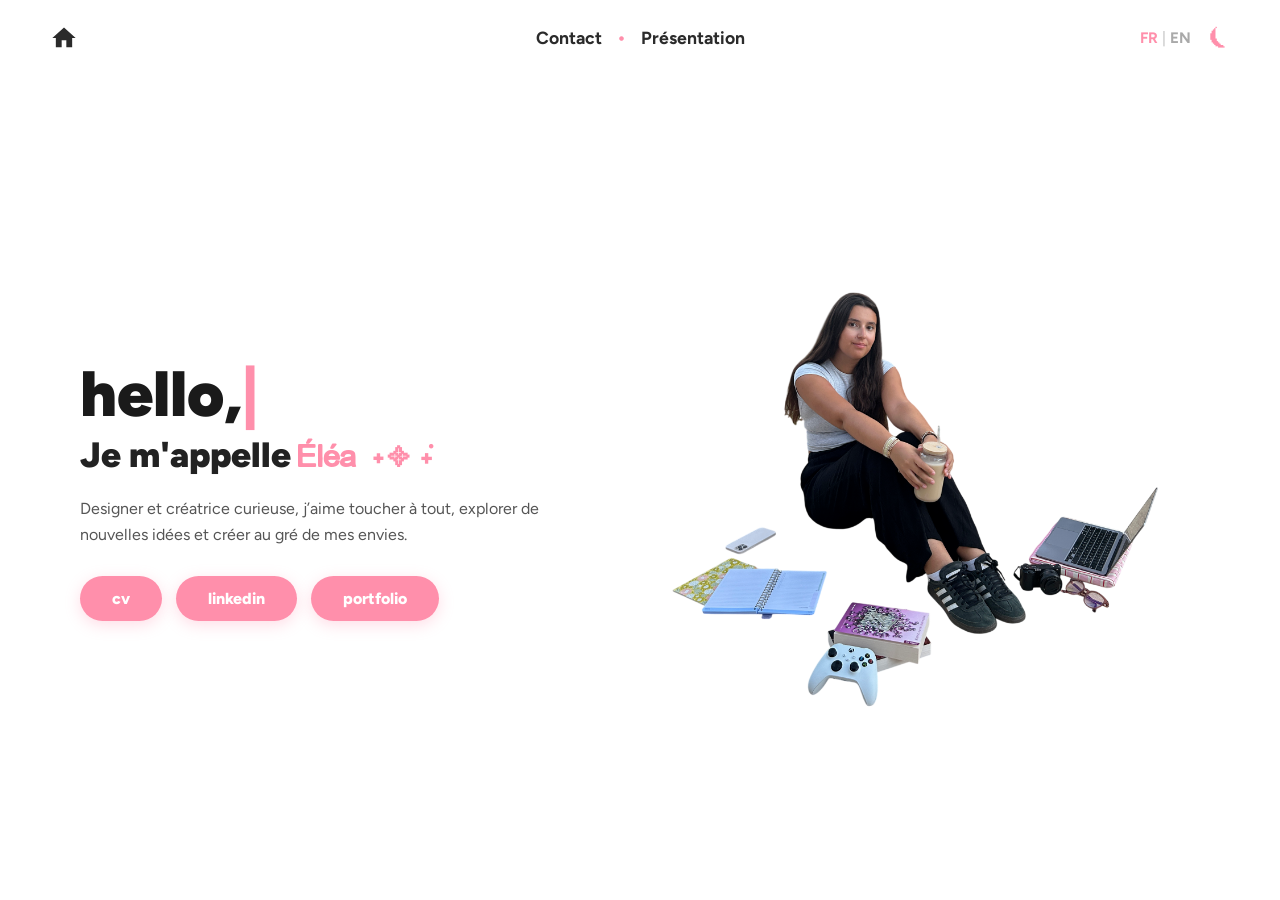
==== commit e0b23a30: "Refactor navigation and control elements in index.html" ====
--- a/index.html
+++ b/index.html
@@ -21,15 +21,14 @@
             </svg>
         </a>
 
-        <!-- Navigation Desktop -->
-        <nav class="nav-links" aria-label="Navigation principale">
+        <!-- ================= PARTIE ORDINATEUR (DESKTOP) ================= -->
+        <nav class="nav-links desktop-nav" aria-label="Navigation principale">
             <a href="contact.html" data-fr="Contact" data-en="Contact">Contact</a>
             <span>•</span>
             <a href="presentation.html" data-fr="Présentation" data-en="About">Présentation</a>
         </nav>
 
-        <!-- Contrôles Desktop -->
-        <div class="nav-controls desktop-only">
+        <div class="nav-controls desktop-controls">
             <button id="lang-toggle" class="control-btn" aria-label="Changer de langue">
                 <span id="lang-fr" class="lang-option active">FR</span>
                 <span class="lang-divider">|</span>
@@ -38,7 +37,7 @@
             <button id="theme-toggle" class="control-btn theme-icon" aria-label="Changer de thème">⏾</button>
         </div>
 
-        <!-- Bouton Dépliant Mobile (regroupe Présentation, Contact, Langue, Couleur) -->
+        <!-- ================= PARTIE TÉLÉPHONE (MOBILE DÉPLIANT) ================= -->
         <button
             id="mobile-menu-toggle"
             class="mobile-menu-btn"
@@ -50,7 +49,6 @@
             <span class="chevron" aria-hidden="true">▾</span>
         </button>
 
-        <!-- Panneau Dépliant Mobile -->
         <div id="mobile-drawer" class="mobile-drawer" hidden>
             <nav class="drawer-links" aria-label="Navigation mobile">
                 <a href="presentation.html" class="drawer-item">
--- a/style.css
+++ b/style.css
@@ -1,7 +1,8 @@
-/* Déclaration de la police locale Bootzy TM liée au dossier src/fonts/BootzyTM.ttf */
+/* Déclaration de la police locale Bootzy TM */
 @font-face {
     font-family: 'Bootzy TM';
-    src: url('src/fonts/BootzyTM.ttf') format('truetype');
+    src: url('fonts/BootzyTM.ttf') format('truetype'),
+         url('src/fonts/BootzyTM.ttf') format('truetype');
     font-weight: normal;
     font-style: normal;
     font-display: swap;
@@ -217,10 +218,10 @@
     overflow-wrap: break-word;
 }
 
-/* --- POLICE BOOTZY TM & PROTECTION FAUX GRAS MOBILE --- */
+/* --- POLICE BOOTZY TM --- */
 .highlight-name {
-    font-family: 'Bootzy TM', cursive, sans-serif;
-    font-weight: normal;
+    font-family: 'Bootzy TM', cursive, sans-serif !important;
+    font-weight: normal !important;
     font-synthesis: none;
     color: var(--accent-color);
     letter-spacing: 0.05em;
@@ -543,7 +544,6 @@
         font-size: 0.95rem;
     }
 
-    /* Empêche les bulles de l'image de déborder à droite/gauche sur téléphone */
     .tooltip {
         white-space: normal;
         max-width: 170px;
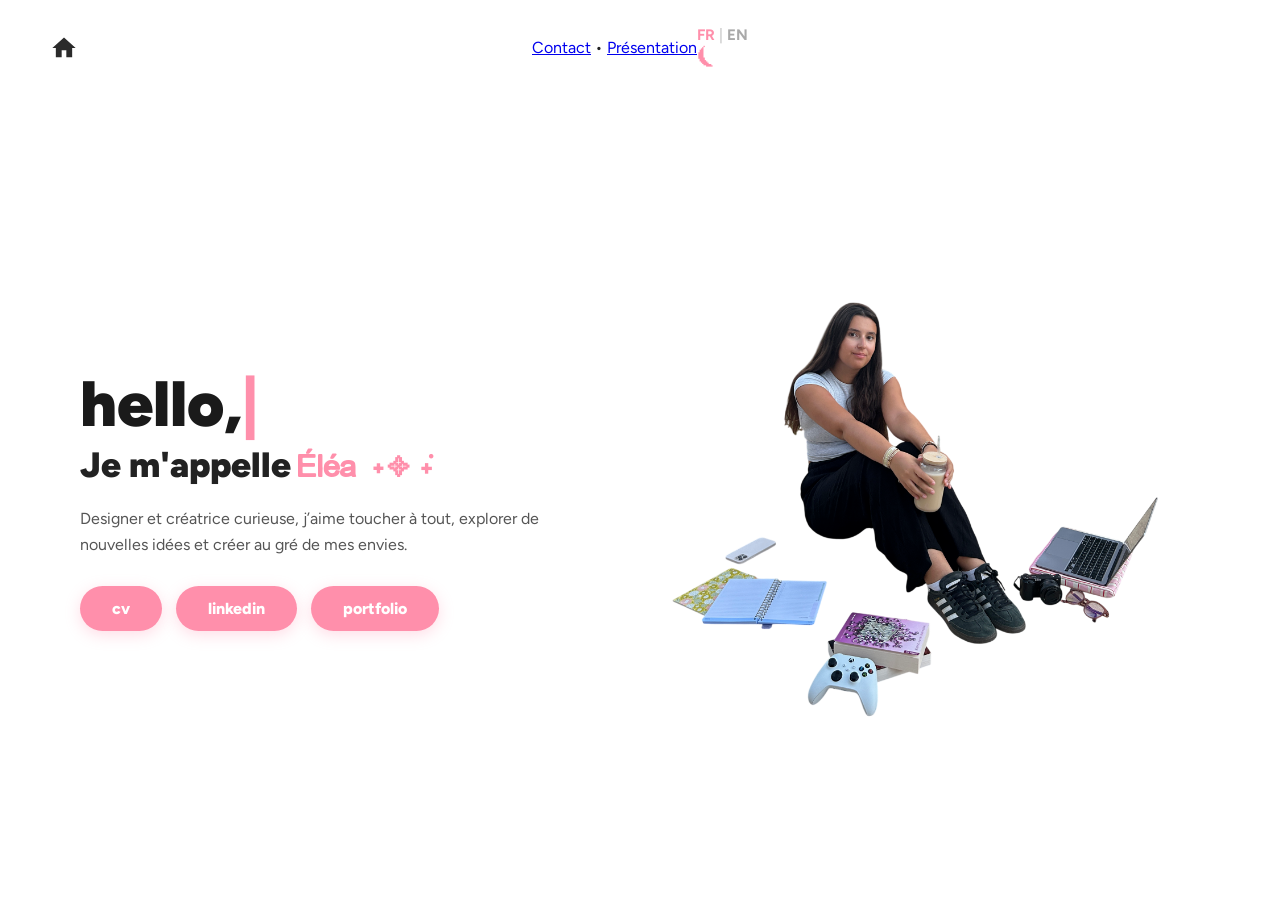
==== commit 239c489a: "Update index.html" ====
--- a/index.html
+++ b/index.html
@@ -21,14 +21,15 @@
             </svg>
         </a>
 
-        <!-- ================= PARTIE ORDINATEUR (DESKTOP) ================= -->
-        <nav class="nav-links desktop-nav" aria-label="Navigation principale">
+        <!-- Navigation Desktop -->
+        <nav class="nav-links" aria-label="Navigation principale">
             <a href="contact.html" data-fr="Contact" data-en="Contact">Contact</a>
             <span>•</span>
             <a href="presentation.html" data-fr="Présentation" data-en="About">Présentation</a>
         </nav>
 
-        <div class="nav-controls desktop-controls">
+        <!-- Contrôles Desktop -->
+        <div class="nav-controls">
             <button id="lang-toggle" class="control-btn" aria-label="Changer de langue">
                 <span id="lang-fr" class="lang-option active">FR</span>
                 <span class="lang-divider">|</span>
@@ -37,64 +38,41 @@
             <button id="theme-toggle" class="control-btn theme-icon" aria-label="Changer de thème">⏾</button>
         </div>
 
-        <!-- ================= PARTIE TÉLÉPHONE (MOBILE DÉPLIANT) ================= -->
-        <button
-            id="mobile-menu-toggle"
-            class="mobile-menu-btn"
-            aria-label="Ouvrir le menu"
-            aria-expanded="false"
-            aria-controls="mobile-drawer"
-        >
-            <span data-fr="Menu" data-en="Menu">Menu</span>
-            <span class="chevron" aria-hidden="true">▾</span>
+        <!-- Bouton Dépliant Mobile (regroupe Présentation, Contact, Langue & Couleur) -->
+        <button id="mobile-menu-toggle" class="mobile-menu-btn" aria-label="Ouvrir le menu" aria-expanded="false" aria-controls="mobile-drawer">
+            <span class="burger-line"></span>
+            <span class="burger-line"></span>
+            <span class="burger-line"></span>
         </button>
-
-        <div id="mobile-drawer" class="mobile-drawer" hidden>
-            <nav class="drawer-links" aria-label="Navigation mobile">
-                <a href="presentation.html" class="drawer-item">
-                    <span class="drawer-icon" aria-hidden="true">
-                        <svg viewBox="0 0 24 24" fill="currentColor"><path d="M12 12c2.7 0 5-2.3 5-5s-2.3-5-5-5-5 2.3-5 5 2.3 5 5 5zm0 2c-3.3 0-10 1.7-10 5v3h20v-3c0-3.3-6.7-5-10-5z"/></svg>
-                    </span>
-                    <span data-fr="Présentation" data-en="About">Présentation</span>
-                </a>
-
-                <a href="contact.html" class="drawer-item">
-                    <span class="drawer-icon" aria-hidden="true">
-                        <svg viewBox="0 0 24 24" fill="currentColor"><path d="M20 4H4c-1.1 0-2 .9-2 2v12c0 1.1.9 2 2 2h16c1.1 0 2-.9 2-2V6c0-1.1-.9-2-2-2zm0 4-8 5-8-5V6l8 5 8-5v2z"/></svg>
-                    </span>
-                    <span data-fr="Contact" data-en="Contact">Contact</span>
-                </a>
+    </header>
+
+    <!-- Dépliant Mobile -->
+    <aside id="mobile-drawer" class="mobile-drawer" aria-hidden="true">
+        <div class="mobile-drawer-inner">
+            <nav class="mobile-nav-links" aria-label="Navigation mobile">
+                <a href="presentation.html" class="mobile-drawer-link" data-fr="Présentation" data-en="About">Présentation</a>
+                <a href="contact.html" class="mobile-drawer-link" data-fr="Contact" data-en="Contact">Contact</a>
             </nav>
 
-            <div class="drawer-divider"></div>
-
-            <div class="drawer-controls">
-                <button id="lang-toggle-mobile" class="control-btn drawer-action" aria-label="Changer de langue">
-                    <span class="drawer-label-group">
-                        <span class="drawer-icon" aria-hidden="true">
-                            <svg viewBox="0 0 24 24" fill="currentColor"><path d="M12 2C6.48 2 2 6.48 2 12s4.48 10 10 10 10-4.48 10-10S17.52 2 12 2zm6.93 6h-2.95a15.65 15.65 0 0 0-1.38-3.56A8.03 8.03 0 0 1 18.93 8zM12 4.04c.83 1.2 1.48 2.53 1.91 3.96h-3.82c.43-1.43 1.08-2.76 1.91-3.96zM4.26 14C4.1 13.36 4 12.69 4 12s.1-1.36.26-2h3.38c-.08.66-.14 1.32-.14 2s.06 1.34.14 2H4.26zm.81 2h2.95c.32 1.25.78 2.45 1.38 3.56A8.03 8.03 0 0 1 5.07 16zm2.95-8H5.07a8.03 8.03 0 0 1 4.33-3.56A15.65 15.65 0 0 0 8.02 8zM12 19.96c-.83-1.2-1.48-2.53-1.91-3.96h3.82c-.43 1.43-1.08 2.76-1.91 3.96zM14.34 14H9.66c-.09-.66-.16-1.32-.16-2s.07-1.35.16-2h4.68c.09.65.16 1.32.16 2s-.07 1.34-.16 2zm.25 5.56c.6-1.11 1.06-2.31 1.38-3.56h2.95a8.03 8.03 0 0 1-4.33 3.56zM16.36 14c.08-.66.14-1.32.14-2s-.06-1.34-.14-2h3.38c.16.64.26 1.31.26 2s-.1 1.36-.26 2h-3.38z"/></svg>
-                        </span>
-                        <span data-fr="Langue" data-en="Language">Langue</span>
-                    </span>
-                    <span>
-                        <span id="lang-fr-mobile" class="lang-option active">FR</span>
+            <div class="mobile-drawer-divider"></div>
+
+            <div class="mobile-drawer-actions">
+                <button id="mobile-lang-toggle" class="control-btn mobile-action-btn" aria-label="Changer de langue">
+                    <span class="mobile-action-label" data-fr="Langue" data-en="Language">Langue</span>
+                    <span class="mobile-pill-group">
+                        <span id="mobile-lang-fr" class="lang-option active">FR</span>
                         <span class="lang-divider">|</span>
-                        <span id="lang-en-mobile" class="lang-option">EN</span>
+                        <span id="mobile-lang-en" class="lang-option">EN</span>
                     </span>
                 </button>
 
-                <button id="theme-toggle-mobile" class="control-btn drawer-action" aria-label="Changer de couleur">
-                    <span class="drawer-label-group">
-                        <span class="drawer-icon" aria-hidden="true">
-                            <svg viewBox="0 0 24 24" fill="currentColor"><path d="M12 3a9 9 0 0 0 0 18c.83 0 1.5-.67 1.5-1.5 0-.39-.15-.74-.39-1.01-.23-.26-.38-.61-.38-.99 0-.83.67-1.5 1.5-1.5H16c2.76 0 5-2.24 5-5 0-4.42-4.03-8-9-8zm-5.5 9c-.83 0-1.5-.67-1.5-1.5S5.67 9 6.5 9 8 9.67 8 10.5 7.33 12 6.5 12zm3-4C8.67 8 8 7.33 8 6.5S8.67 5 9.5 5s1.5.67 1.5 1.5S10.33 8 9.5 8zm5 0c-.83 0-1.5-.67-1.5-1.5S13.67 5 14.5 5s1.5.67 1.5 1.5S15.33 8 14.5 8zm3 4c-.83 0-1.5-.67-1.5-1.5S16.67 9 17.5 9s1.5.67 1.5 1.5-.67 1.5-1.5 1.5z"/></svg>
-                        </span>
-                        <span data-fr="Couleur" data-en="Color">Couleur</span>
-                    </span>
-                    <span id="theme-icon-mobile" class="theme-icon">⏾</span>
+                <button id="mobile-theme-toggle" class="control-btn mobile-action-btn" aria-label="Changer de thème">
+                    <span class="mobile-action-label" data-fr="Couleur" data-en="Theme">Couleur</span>
+                    <span id="mobile-theme-icon" class="theme-icon">⏾</span>
                 </button>
             </div>
         </div>
-    </header>
+    </aside>
 
     <!-- Contenu Principal -->
     <main class="hero">
@@ -103,9 +81,11 @@
                 <span id="typewriter"></span><span class="cursor">|</span>
             </h1>
             <h2 class="sub-greeting">
-                <span id="intro-text" data-fr="Je m'appelle" data-en="My name is">Je m'appelle</span> <span class="highlight-name">Éléa</span> <span class="sparkle-symbol">˖᯽ ݁˖</span>
+                <span id="intro-text" data-fr="Je m'appelle" data-en="My name is">Je m'appelle</span>
+                <span class="highlight-name">Éléa</span>
+                <span class="sparkle-symbol">˖᯽ ݁˖</span>
             </h2>
-
+            
             <p class="description" id="hero-desc" data-fr="Designer et créatrice curieuse, j’aime toucher à tout, explorer de nouvelles idées et créer au gré de mes envies." data-en="Curious designer and builder, I love trying new things, exploring fresh ideas, and creating whatever sparks my imagination.">
                 Designer et créatrice curieuse, j’aime toucher à tout, explorer de nouvelles idées et créer au gré de mes envies.
             </p>
@@ -122,6 +102,7 @@
             <div class="interactive-container">
                 <img src="src/elea_travail.png" alt="Éléa au travail" id="heroImg">
 
+                <!-- Hotspots avec traduction FR/EN -->
                 <div class="hotspot" style="top: 10%; left: 30%; width: 45%; height: 50%;">
                     <div class="tooltip tooltip-top">
                         <span class="tooltip-arrow"></span>
@@ -205,31 +186,28 @@
         }
         document.addEventListener("DOMContentLoaded", type);
 
-        // --- 2. Éléments DOM ---
+        // --- 2. Éléments DOM & Traductions ---
         const langToggleBtn = document.getElementById('lang-toggle');
-        const langToggleMobileBtn = document.getElementById('lang-toggle-mobile');
+        const mobileLangToggleBtn = document.getElementById('mobile-lang-toggle');
         const langFr = document.getElementById('lang-fr');
         const langEn = document.getElementById('lang-en');
-        const langFrMobile = document.getElementById('lang-fr-mobile');
-        const langEnMobile = document.getElementById('lang-en-mobile');
+        const mobileLangFr = document.getElementById('mobile-lang-fr');
+        const mobileLangEn = document.getElementById('mobile-lang-en');
 
         const themeToggleBtn = document.getElementById('theme-toggle');
-        const themeToggleMobileBtn = document.getElementById('theme-toggle-mobile');
-        const themeIconMobile = document.getElementById('theme-icon-mobile');
+        const mobileThemeToggleBtn = document.getElementById('mobile-theme-toggle');
+        const mobileThemeIcon = document.getElementById('mobile-theme-icon');
+
+        const heroImg = document.getElementById('heroImg');
+        const translatableElements = document.querySelectorAll('[data-fr]');
 
         const mobileMenuBtn = document.getElementById('mobile-menu-toggle');
         const mobileDrawer = document.getElementById('mobile-drawer');
 
-        const heroImg = document.getElementById('heroImg');
-        const translatableElements = document.querySelectorAll('[data-fr]');
-
-        // --- 3. Langue ---
+        // --- 3. Fonctions d'application de la Langue ---
         function applyLanguage(lang) {
-            document.documentElement.lang = lang;
-            if (langEn) langEn.classList.toggle('active', lang === 'en');
-            if (langFr) langFr.classList.toggle('active', lang === 'fr');
-            if (langEnMobile) langEnMobile.classList.toggle('active', lang === 'en');
-            if (langFrMobile) langFrMobile.classList.toggle('active', lang === 'fr');
+            [langEn, mobileLangEn].forEach(el => el && el.classList.toggle('active', lang === 'en'));
+            [langFr, mobileLangFr].forEach(el => el && el.classList.toggle('active', lang === 'fr'));
 
             translatableElements.forEach(el => {
                 const targetText = el.getAttribute(`data-${lang}`);
@@ -239,67 +217,80 @@
             });
         }
 
-        // --- 4. Thème / Couleur ---
+        // --- 4. Fonctions d'application du Thème ---
         function applyTheme(theme) {
-            const isDark = theme === 'dark';
-            document.body.classList.toggle('dark-mode', isDark);
-            const icon = isDark ? '☀︎' : '⏾';
-            if (themeToggleBtn) themeToggleBtn.textContent = icon;
-            if (themeIconMobile) themeIconMobile.textContent = icon;
-            if (heroImg) heroImg.src = isDark ? 'src/elea_travail_black.png' : 'src/elea_travail.png';
+            if (theme === 'dark') {
+                document.body.classList.add('dark-mode');
+                themeToggleBtn.textContent = '☀︎';
+                if (mobileThemeIcon) mobileThemeIcon.textContent = '☀︎';
+                if (heroImg) heroImg.src = 'src/elea_travail_black.png';
+            } else {
+                document.body.classList.remove('dark-mode');
+                themeToggleBtn.textContent = '⏾';
+                if (mobileThemeIcon) mobileThemeIcon.textContent = '⏾';
+                if (heroImg) heroImg.src = 'src/elea_travail.png';
+            }
         }
 
         // --- 5. Dépliant Mobile ---
-        function setDrawerOpen(open) {
-            if (!mobileMenuBtn || !mobileDrawer) return;
+        function setMobileMenu(open) {
+            mobileMenuBtn.classList.toggle('open', open);
+            mobileDrawer.classList.toggle('open', open);
             mobileMenuBtn.setAttribute('aria-expanded', String(open));
-            mobileMenuBtn.classList.toggle('open', open);
-            mobileDrawer.hidden = !open;
-        }
-
-        if (mobileMenuBtn && mobileDrawer) {
-            mobileMenuBtn.addEventListener('click', (e) => {
-                e.stopPropagation();
-                const isOpen = mobileMenuBtn.getAttribute('aria-expanded') === 'true';
-                setDrawerOpen(!isOpen);
-            });
-
-            document.addEventListener('click', (e) => {
-                if (!mobileDrawer.hidden && !mobileDrawer.contains(e.target) && !mobileMenuBtn.contains(e.target)) {
-                    setDrawerOpen(false);
-                }
-            });
-
-            document.addEventListener('keydown', (e) => {
-                if (e.key === 'Escape' && !mobileDrawer.hidden) {
-                    setDrawerOpen(false);
-                }
-            });
-        }
-
-        // --- 6. Chargement Initial & Événements ---
+            mobileDrawer.setAttribute('aria-hidden', String(!open));
+        }
+
+        mobileMenuBtn.addEventListener('click', (e) => {
+            e.stopPropagation();
+            const isOpen = !mobileDrawer.classList.contains('open');
+            setMobileMenu(isOpen);
+        });
+
+        document.addEventListener('click', (e) => {
+            if (mobileDrawer.classList.contains('open') &&
+                !mobileDrawer.contains(e.target) &&
+                !mobileMenuBtn.contains(e.target)) {
+                setMobileMenu(false);
+            }
+        });
+
+        document.addEventListener('keydown', (e) => {
+            if (e.key === 'Escape' && mobileDrawer.classList.contains('open')) {
+                setMobileMenu(false);
+            }
+        });
+
+        window.addEventListener('resize', () => {
+            if (window.innerWidth > 900 && mobileDrawer.classList.contains('open')) {
+                setMobileMenu(false);
+            }
+        });
+
+        // --- 6. Chargement Initial ---
         let currentLang = localStorage.getItem('site_lang') || 'fr';
         let currentTheme = localStorage.getItem('site_theme') || 'light';
 
         applyLanguage(currentLang);
         applyTheme(currentTheme);
 
-        function toggleLanguage() {
+        // --- 7. Événements au clic ---
+        function handleLangSwitch() {
             currentLang = currentLang === 'fr' ? 'en' : 'fr';
             localStorage.setItem('site_lang', currentLang);
             applyLanguage(currentLang);
         }
 
-        function toggleTheme() {
+        function handleThemeSwitch() {
             currentTheme = document.body.classList.contains('dark-mode') ? 'light' : 'dark';
             localStorage.setItem('site_theme', currentTheme);
             applyTheme(currentTheme);
         }
 
-        if (langToggleBtn) langToggleBtn.addEventListener('click', toggleLanguage);
-        if (langToggleMobileBtn) langToggleMobileBtn.addEventListener('click', toggleLanguage);
-        if (themeToggleBtn) themeToggleBtn.addEventListener('click', toggleTheme);
-        if (themeToggleMobileBtn) themeToggleMobileBtn.addEventListener('click', toggleTheme);
+        langToggleBtn.addEventListener('click', handleLangSwitch);
+        mobileLangToggleBtn.addEventListener('click', handleLangSwitch);
+
+        themeToggleBtn.addEventListener('click', handleThemeSwitch);
+        mobileThemeToggleBtn.addEventListener('click', handleThemeSwitch);
     </script>
 </body>
 </html>
--- a/style.css
+++ b/style.css
@@ -1,4 +1,4 @@
-/* Déclaration de la police locale Bootzy TM */
+/* ================= POLICE LOCALE BOOTZY TM ================= */
 @font-face {
     font-family: 'Bootzy TM';
     src: url('fonts/BootzyTM.ttf') format('truetype'),
@@ -8,7 +8,7 @@
     font-display: swap;
 }
 
-/* Variables Jour (Rose #ff8fab) */
+/* ================= VARIABLES COULEURS ================= */
 :root {
     --bg-color: #ffffff;
     --surface-color: #fff5f8;
@@ -25,7 +25,6 @@
     --nav-link-color: #2b2b2b;
 }
 
-/* Variables Nuit (Jaune #fdd38b) */
 body.dark-mode {
     --bg-color: #121214;
     --surface-color: #1c1c21;
@@ -42,7 +41,7 @@
     --nav-link-color: #e0e0e0;
 }
 
-/* Réinitialisation universelle */
+/* ================= BASE & ANTI-COUPURE ================= */
 *, *::before, *::after {
     margin: 0;
     padding: 0;
@@ -66,7 +65,7 @@
     transition: background-color 0.4s ease, color 0.4s ease;
 }
 
-/* Navbar */
+/* ================= PARTIE ORDINATEUR (DESKTOP) ================= */
 .navbar {
     width: 100%;
     padding: 26px 50px;
@@ -77,7 +76,6 @@
     z-index: 100;
 }
 
-/* Icône Maison à gauche */
 .home-icon {
     position: absolute;
     left: 50px;
@@ -101,7 +99,7 @@
     height: 100%;
 }
 
-.nav-links {
+.desktop-nav {
     display: inline-flex;
     gap: 15px;
     align-items: center;
@@ -109,23 +107,23 @@
     font-weight: 700;
 }
 
-.nav-links a {
+.desktop-nav a {
     text-decoration: none;
     color: var(--nav-link-color);
     transition: opacity 0.2s, color 0.3s ease;
 }
 
-.nav-links a:hover,
-.nav-links a.active-link {
+.desktop-nav a:hover,
+.desktop-nav a.active-link {
     opacity: 0.6;
 }
 
-.nav-links span {
+.desktop-nav span {
     color: var(--accent-color);
     font-size: 1.2rem;
 }
 
-.nav-controls {
+.desktop-controls {
     position: absolute;
     right: 50px;
     display: flex;
@@ -164,13 +162,12 @@
     color: var(--accent-color);
 }
 
-/* Bouton & Dépliant Mobile (cachés sur desktop) */
+/* Bouton & dépliant mobile masqués sur ordinateur */
 .mobile-menu-btn,
 .mobile-drawer {
     display: none;
 }
 
-/* Hero (Accueil) */
 .hero {
     display: flex;
     align-items: center;
@@ -218,7 +215,6 @@
     overflow-wrap: break-word;
 }
 
-/* --- POLICE BOOTZY TM --- */
 .highlight-name {
     font-family: 'Bootzy TM', cursive, sans-serif !important;
     font-weight: normal !important;
@@ -244,7 +240,6 @@
     overflow-wrap: break-word;
 }
 
-/* --- BOUTONS STYLE PILULE --- */
 .links {
     display: flex;
     gap: 14px;
@@ -274,7 +269,6 @@
     box-shadow: 0 6px 20px var(--btn-shadow-hover);
 }
 
-/* --- IMAGE INTERACTIVE & TOOLTIPS --- */
 .hero-image {
     flex: 1;
     display: flex;
@@ -401,7 +395,7 @@
     border-color: transparent var(--btn-bg) transparent transparent;
 }
 
-/* Adaptabilité Écrans Mobiles & Tablettes */
+/* ================= PARTIE TÉLÉPHONE (MOBILE <= 900px) ================= */
 @media (max-width: 900px) {
     .navbar {
         padding: 16px 20px;
@@ -414,8 +408,8 @@
         height: 26px;
     }
 
-    .nav-links,
-    .nav-controls.desktop-only {
+    .desktop-nav,
+    .desktop-controls {
         display: none;
     }
 
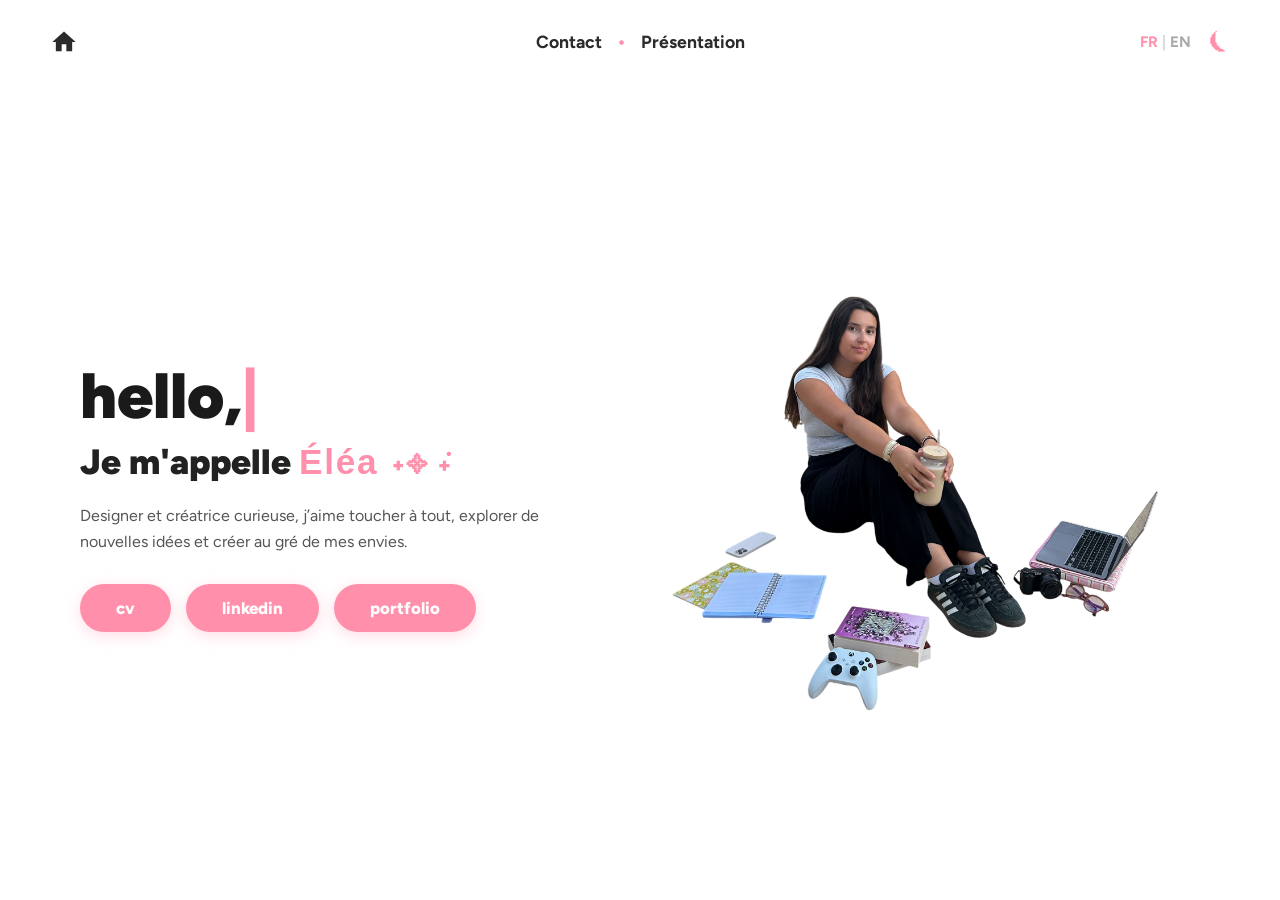
==== commit 22b1aac6: "Remove mobile navigation controls and related code Removed mobile navigation controls and related fu" ====
--- a/index.html
+++ b/index.html
@@ -21,14 +21,12 @@
             </svg>
         </a>
 
-        <!-- Navigation Desktop -->
-        <nav class="nav-links" aria-label="Navigation principale">
+        <nav class="nav-links">
             <a href="contact.html" data-fr="Contact" data-en="Contact">Contact</a>
             <span>•</span>
             <a href="presentation.html" data-fr="Présentation" data-en="About">Présentation</a>
         </nav>
 
-        <!-- Contrôles Desktop -->
         <div class="nav-controls">
             <button id="lang-toggle" class="control-btn" aria-label="Changer de langue">
                 <span id="lang-fr" class="lang-option active">FR</span>
@@ -37,42 +35,7 @@
             </button>
             <button id="theme-toggle" class="control-btn theme-icon" aria-label="Changer de thème">⏾</button>
         </div>
-
-        <!-- Bouton Dépliant Mobile (regroupe Présentation, Contact, Langue & Couleur) -->
-        <button id="mobile-menu-toggle" class="mobile-menu-btn" aria-label="Ouvrir le menu" aria-expanded="false" aria-controls="mobile-drawer">
-            <span class="burger-line"></span>
-            <span class="burger-line"></span>
-            <span class="burger-line"></span>
-        </button>
     </header>
-
-    <!-- Dépliant Mobile -->
-    <aside id="mobile-drawer" class="mobile-drawer" aria-hidden="true">
-        <div class="mobile-drawer-inner">
-            <nav class="mobile-nav-links" aria-label="Navigation mobile">
-                <a href="presentation.html" class="mobile-drawer-link" data-fr="Présentation" data-en="About">Présentation</a>
-                <a href="contact.html" class="mobile-drawer-link" data-fr="Contact" data-en="Contact">Contact</a>
-            </nav>
-
-            <div class="mobile-drawer-divider"></div>
-
-            <div class="mobile-drawer-actions">
-                <button id="mobile-lang-toggle" class="control-btn mobile-action-btn" aria-label="Changer de langue">
-                    <span class="mobile-action-label" data-fr="Langue" data-en="Language">Langue</span>
-                    <span class="mobile-pill-group">
-                        <span id="mobile-lang-fr" class="lang-option active">FR</span>
-                        <span class="lang-divider">|</span>
-                        <span id="mobile-lang-en" class="lang-option">EN</span>
-                    </span>
-                </button>
-
-                <button id="mobile-theme-toggle" class="control-btn mobile-action-btn" aria-label="Changer de thème">
-                    <span class="mobile-action-label" data-fr="Couleur" data-en="Theme">Couleur</span>
-                    <span id="mobile-theme-icon" class="theme-icon">⏾</span>
-                </button>
-            </div>
-        </div>
-    </aside>
 
     <!-- Contenu Principal -->
     <main class="hero">
@@ -81,9 +44,7 @@
                 <span id="typewriter"></span><span class="cursor">|</span>
             </h1>
             <h2 class="sub-greeting">
-                <span id="intro-text" data-fr="Je m'appelle" data-en="My name is">Je m'appelle</span>
-                <span class="highlight-name">Éléa</span>
-                <span class="sparkle-symbol">˖᯽ ݁˖</span>
+                <span id="intro-text" data-fr="Je m'appelle" data-en="My name is">Je m'appelle</span> <span class="highlight-name">Éléa</span> <span class="sparkle-symbol">˖᯽ ݁˖</span>
             </h2>
             
             <p class="description" id="hero-desc" data-fr="Designer et créatrice curieuse, j’aime toucher à tout, explorer de nouvelles idées et créer au gré de mes envies." data-en="Curious designer and builder, I love trying new things, exploring fresh ideas, and creating whatever sparks my imagination.">
@@ -100,6 +61,7 @@
         <!-- Zone Image Interactive -->
         <div class="hero-image">
             <div class="interactive-container">
+                <!-- Image chargée depuis le dossier src -->
                 <img src="src/elea_travail.png" alt="Éléa au travail" id="heroImg">
 
                 <!-- Hotspots avec traduction FR/EN -->
@@ -188,26 +150,16 @@
 
         // --- 2. Éléments DOM & Traductions ---
         const langToggleBtn = document.getElementById('lang-toggle');
-        const mobileLangToggleBtn = document.getElementById('mobile-lang-toggle');
         const langFr = document.getElementById('lang-fr');
         const langEn = document.getElementById('lang-en');
-        const mobileLangFr = document.getElementById('mobile-lang-fr');
-        const mobileLangEn = document.getElementById('mobile-lang-en');
-
         const themeToggleBtn = document.getElementById('theme-toggle');
-        const mobileThemeToggleBtn = document.getElementById('mobile-theme-toggle');
-        const mobileThemeIcon = document.getElementById('mobile-theme-icon');
-
         const heroImg = document.getElementById('heroImg');
         const translatableElements = document.querySelectorAll('[data-fr]');
 
-        const mobileMenuBtn = document.getElementById('mobile-menu-toggle');
-        const mobileDrawer = document.getElementById('mobile-drawer');
-
         // --- 3. Fonctions d'application de la Langue ---
         function applyLanguage(lang) {
-            [langEn, mobileLangEn].forEach(el => el && el.classList.toggle('active', lang === 'en'));
-            [langFr, mobileLangFr].forEach(el => el && el.classList.toggle('active', lang === 'fr'));
+            langEn.classList.toggle('active', lang === 'en');
+            langFr.classList.toggle('active', lang === 'fr');
 
             translatableElements.forEach(el => {
                 const targetText = el.getAttribute(`data-${lang}`);
@@ -217,80 +169,38 @@
             });
         }
 
-        // --- 4. Fonctions d'application du Thème ---
+        // --- 4. Fonctions d'application du Thème (chemins src mis à jour) ---
         function applyTheme(theme) {
             if (theme === 'dark') {
                 document.body.classList.add('dark-mode');
                 themeToggleBtn.textContent = '☀︎';
-                if (mobileThemeIcon) mobileThemeIcon.textContent = '☀︎';
                 if (heroImg) heroImg.src = 'src/elea_travail_black.png';
             } else {
                 document.body.classList.remove('dark-mode');
                 themeToggleBtn.textContent = '⏾';
-                if (mobileThemeIcon) mobileThemeIcon.textContent = '⏾';
                 if (heroImg) heroImg.src = 'src/elea_travail.png';
             }
         }
 
-        // --- 5. Dépliant Mobile ---
-        function setMobileMenu(open) {
-            mobileMenuBtn.classList.toggle('open', open);
-            mobileDrawer.classList.toggle('open', open);
-            mobileMenuBtn.setAttribute('aria-expanded', String(open));
-            mobileDrawer.setAttribute('aria-hidden', String(!open));
-        }
-
-        mobileMenuBtn.addEventListener('click', (e) => {
-            e.stopPropagation();
-            const isOpen = !mobileDrawer.classList.contains('open');
-            setMobileMenu(isOpen);
-        });
-
-        document.addEventListener('click', (e) => {
-            if (mobileDrawer.classList.contains('open') &&
-                !mobileDrawer.contains(e.target) &&
-                !mobileMenuBtn.contains(e.target)) {
-                setMobileMenu(false);
-            }
-        });
-
-        document.addEventListener('keydown', (e) => {
-            if (e.key === 'Escape' && mobileDrawer.classList.contains('open')) {
-                setMobileMenu(false);
-            }
-        });
-
-        window.addEventListener('resize', () => {
-            if (window.innerWidth > 900 && mobileDrawer.classList.contains('open')) {
-                setMobileMenu(false);
-            }
-        });
-
-        // --- 6. Chargement Initial ---
+        // --- 5. Chargement Initial ---
         let currentLang = localStorage.getItem('site_lang') || 'fr';
         let currentTheme = localStorage.getItem('site_theme') || 'light';
 
         applyLanguage(currentLang);
         applyTheme(currentTheme);
 
-        // --- 7. Événements au clic ---
-        function handleLangSwitch() {
+        // --- 6. Événements au clic ---
+        langToggleBtn.addEventListener('click', () => {
             currentLang = currentLang === 'fr' ? 'en' : 'fr';
             localStorage.setItem('site_lang', currentLang);
             applyLanguage(currentLang);
-        }
-
-        function handleThemeSwitch() {
+        });
+
+        themeToggleBtn.addEventListener('click', () => {
             currentTheme = document.body.classList.contains('dark-mode') ? 'light' : 'dark';
             localStorage.setItem('site_theme', currentTheme);
             applyTheme(currentTheme);
-        }
-
-        langToggleBtn.addEventListener('click', handleLangSwitch);
-        mobileLangToggleBtn.addEventListener('click', handleLangSwitch);
-
-        themeToggleBtn.addEventListener('click', handleThemeSwitch);
-        mobileThemeToggleBtn.addEventListener('click', handleThemeSwitch);
+        });
     </script>
 </body>
 </html>
--- a/style.css
+++ b/style.css
@@ -1,18 +1,16 @@
-/* ================= POLICE LOCALE BOOTZY TM ================= */
+/* Déclaration de la police locale Bootzy TM liée au dossier src/fonts */
 @font-face {
     font-family: 'Bootzy TM';
-    src: url('fonts/BootzyTM.ttf') format('truetype'),
+    src: url('src/fonts/BootzyTM.woff') format('woff'),
+         url('src/fonts/BootzyTM.otf') format('opentype'),
          url('src/fonts/BootzyTM.ttf') format('truetype');
     font-weight: normal;
     font-style: normal;
-    font-display: swap;
-}
-
-/* ================= VARIABLES COULEURS ================= */
+}
+
+/* Variables Jour (Rose #ff8fab) */
 :root {
     --bg-color: #ffffff;
-    --surface-color: #fff5f8;
-    --border-color: rgba(255, 143, 171, 0.3);
     --text-primary: #222222;
     --text-title: #1a1a1a;
     --text-secondary: #555555;
@@ -25,10 +23,9 @@
     --nav-link-color: #2b2b2b;
 }
 
+/* Variables Nuit (Jaune #fdd38b) */
 body.dark-mode {
     --bg-color: #121214;
-    --surface-color: #1c1c21;
-    --border-color: rgba(253, 211, 139, 0.25);
     --text-primary: #f0f0f0;
     --text-title: #ffffff;
     --text-secondary: #b0b0b0;
@@ -41,16 +38,11 @@
     --nav-link-color: #e0e0e0;
 }
 
-/* ================= BASE & ANTI-COUPURE ================= */
-*, *::before, *::after {
+/* Réinitialisation universelle */
+* {
     margin: 0;
     padding: 0;
     box-sizing: border-box;
-}
-
-html {
-    overflow-x: hidden;
-    -webkit-text-size-adjust: 100%;
 }
 
 body {
@@ -60,15 +52,14 @@
     display: flex;
     flex-direction: column;
     min-height: 100vh;
-    width: 100%;
     overflow-x: hidden;
     transition: background-color 0.4s ease, color 0.4s ease;
 }
 
-/* ================= PARTIE ORDINATEUR (DESKTOP) ================= */
+/* Navbar */
 .navbar {
     width: 100%;
-    padding: 26px 50px;
+    padding: 30px 50px;
     display: flex;
     justify-content: center;
     align-items: center;
@@ -76,12 +67,12 @@
     z-index: 100;
 }
 
+/* Icône Maison à gauche */
 .home-icon {
     position: absolute;
     left: 50px;
     width: 28px;
     height: 28px;
-    flex-shrink: 0;
     color: var(--nav-link-color);
     display: flex;
     align-items: center;
@@ -99,7 +90,7 @@
     height: 100%;
 }
 
-.desktop-nav {
+.nav-links {
     display: inline-flex;
     gap: 15px;
     align-items: center;
@@ -107,23 +98,23 @@
     font-weight: 700;
 }
 
-.desktop-nav a {
+.nav-links a {
     text-decoration: none;
     color: var(--nav-link-color);
     transition: opacity 0.2s, color 0.3s ease;
 }
 
-.desktop-nav a:hover,
-.desktop-nav a.active-link {
+.nav-links a:hover,
+.nav-links a.active-link {
     opacity: 0.6;
 }
 
-.desktop-nav span {
+.nav-links span {
     color: var(--accent-color);
     font-size: 1.2rem;
 }
 
-.desktop-controls {
+.nav-controls {
     position: absolute;
     right: 50px;
     display: flex;
@@ -162,12 +153,7 @@
     color: var(--accent-color);
 }
 
-/* Bouton & dépliant mobile masqués sur ordinateur */
-.mobile-menu-btn,
-.mobile-drawer {
-    display: none;
-}
-
+/* Hero (Accueil) */
 .hero {
     display: flex;
     align-items: center;
@@ -183,18 +169,15 @@
 .hero-text {
     flex: 1;
     max-width: 520px;
-    min-width: 0;
 }
 
 .greeting-container {
-    font-size: clamp(2.1rem, 6vw, 4rem);
+    font-size: 4rem;
     font-weight: 900;
     color: var(--text-title);
-    min-height: 1.25em;
-    display: flex;
-    align-items: center;
-    max-width: 100%;
-    overflow-wrap: anywhere;
+    height: 90px;
+    display: flex;
+    align-items: center;
 }
 
 .cursor {
@@ -208,59 +191,52 @@
 }
 
 .sub-greeting {
-    font-size: clamp(1.5rem, 4.5vw, 2.2rem);
+    font-size: 2.2rem;
     font-weight: 900;
-    margin-bottom: 18px;
-    max-width: 100%;
-    overflow-wrap: break-word;
-}
-
+    margin-bottom: 20px;
+}
+
+/* --- POLICE BOOTZY TM & ESPACEMENT --- */
 .highlight-name {
-    font-family: 'Bootzy TM', cursive, sans-serif !important;
-    font-weight: normal !important;
-    font-synthesis: none;
+    font-family: 'Bootzy TM', cursive, sans-serif;
     color: var(--accent-color);
     letter-spacing: 0.05em;
 }
 
 .sparkle-symbol {
     color: var(--accent-color);
-    font-size: 0.85em;
+    font-size: 1.8rem;
     margin-left: 6px;
     transition: color 0.4s ease;
-    white-space: nowrap;
 }
 
 .description {
     font-size: 1rem;
     color: var(--text-secondary);
-    line-height: 1.65;
-    margin-bottom: 28px;
-    max-width: 100%;
-    overflow-wrap: break-word;
-}
-
+    line-height: 1.6;
+    margin-bottom: 30px;
+}
+
+/* --- BOUTONS STYLE PILULE --- */
 .links {
     display: flex;
-    gap: 14px;
+    gap: 15px;
     flex-wrap: wrap;
-    max-width: 100%;
 }
 
 .btn-portfolio {
     display: inline-block;
-    padding: 13px 32px;
+    padding: 14px 36px;
     background-color: var(--btn-bg);
     color: var(--btn-text);
     border-radius: 50px;
     text-decoration: none;
     font-family: 'Figtree', sans-serif;
     font-weight: 800;
-    font-size: 1rem;
+    font-size: 1.05rem;
     text-transform: lowercase;
     transition: transform 0.25s ease, background-color 0.3s ease, box-shadow 0.25s ease;
     box-shadow: 0 4px 15px var(--btn-shadow);
-    max-width: 100%;
 }
 
 .btn-portfolio:hover {
@@ -269,13 +245,12 @@
     box-shadow: 0 6px 20px var(--btn-shadow-hover);
 }
 
+/* --- IMAGE INTERACTIVE & TOOLTIPS --- */
 .hero-image {
     flex: 1;
     display: flex;
     justify-content: center;
     align-items: center;
-    min-width: 0;
-    width: 100%;
 }
 
 .interactive-container {
@@ -288,18 +263,19 @@
     display: block;
     max-width: 100%;
     max-height: 460px;
-    width: auto;
     height: auto;
     object-fit: contain;
     transition: opacity 0.3s ease;
 }
 
+/* Zones de survol transparentes */
 .hotspot {
     position: absolute;
     cursor: pointer;
     z-index: 10;
 }
 
+/* Bulle d'information */
 .tooltip {
     position: absolute;
     background-color: var(--btn-bg);
@@ -318,12 +294,12 @@
     z-index: 20;
 }
 
-.hotspot:hover .tooltip,
-.hotspot:focus-within .tooltip {
+.hotspot:hover .tooltip {
     opacity: 1;
     visibility: visible;
 }
 
+/* Positions et animations des bulles */
 .tooltip-top {
     bottom: 100%;
     left: 50%;
@@ -356,6 +332,7 @@
 }
 .hotspot:hover .tooltip-right { transform: translateY(-50%) translateX(0); }
 
+/* Flèches des bulles */
 .tooltip-arrow {
     position: absolute;
     width: 0;
@@ -395,164 +372,14 @@
     border-color: transparent var(--btn-bg) transparent transparent;
 }
 
-/* ================= PARTIE TÉLÉPHONE (MOBILE <= 900px) ================= */
+/* Adaptabilité Écrans Mobiles */
 @media (max-width: 900px) {
-    .navbar {
-        padding: 16px 20px;
-        justify-content: space-between;
-    }
-
-    .home-icon {
-        position: static;
-        width: 26px;
-        height: 26px;
-    }
-
-    .desktop-nav,
-    .desktop-controls {
-        display: none;
-    }
-
-    .mobile-menu-btn {
-        display: inline-flex;
-        align-items: center;
-        gap: 8px;
-        padding: 9px 16px;
-        border-radius: 999px;
-        border: 1px solid var(--border-color);
-        background-color: var(--surface-color);
-        color: var(--text-primary);
-        font-family: 'Figtree', sans-serif;
-        font-weight: 800;
-        font-size: 0.92rem;
-        cursor: pointer;
-    }
-
-    .mobile-menu-btn .chevron {
-        transition: transform 0.25s ease;
-        color: var(--accent-color);
-    }
-
-    .mobile-menu-btn.open .chevron {
-        transform: rotate(180deg);
-    }
-
-    .mobile-drawer {
-        position: absolute;
-        top: calc(100% + 6px);
-        left: 20px;
-        right: 20px;
-        background-color: var(--surface-color);
-        border: 1px solid var(--border-color);
-        border-radius: 20px;
-        padding: 14px 16px;
-        box-shadow: 0 12px 30px rgba(0, 0, 0, 0.14);
-        z-index: 200;
-    }
-
-    .mobile-drawer:not([hidden]) {
-        display: flex;
-        flex-direction: column;
-        gap: 10px;
-    }
-
-    .drawer-links {
-        display: flex;
-        flex-direction: column;
-        gap: 4px;
-    }
-
-    .drawer-item {
-        display: flex;
-        align-items: center;
-        gap: 10px;
-        text-decoration: none;
-        color: var(--nav-link-color);
-        font-weight: 800;
-        font-size: 1rem;
-        padding: 9px 10px;
-        border-radius: 12px;
-        transition: background-color 0.2s ease, color 0.2s ease;
-    }
-
-    .drawer-item:hover {
-        background-color: rgba(255, 143, 171, 0.14);
-        color: var(--accent-color);
-    }
-
-    .drawer-icon {
-        width: 19px;
-        height: 19px;
-        display: inline-flex;
-        align-items: center;
-        justify-content: center;
-        color: var(--accent-color);
-        flex-shrink: 0;
-    }
-
-    .drawer-icon svg {
-        width: 100%;
-        height: 100%;
-    }
-
-    .drawer-divider {
-        height: 1px;
-        background-color: var(--border-color);
-    }
-
-    .drawer-controls {
-        display: flex;
-        flex-direction: column;
-        gap: 6px;
-    }
-
-    .drawer-action {
-        width: 100%;
-        justify-content: space-between;
-        padding: 9px 10px;
-        border-radius: 12px;
-        font-weight: 800;
-        font-size: 0.95rem;
-    }
-
-    .drawer-label-group {
-        display: inline-flex;
-        align-items: center;
-        gap: 10px;
-    }
-
     .hero {
         flex-direction: column;
         text-align: center;
-        padding: 16px 20px 36px;
-        gap: 24px;
     }
 
-    .greeting-container,
-    .links {
+    .greeting-container, .links {
         justify-content: center;
     }
-
-    .btn-portfolio {
-        padding: 12px 26px;
-        font-size: 0.95rem;
-    }
-
-    .tooltip {
-        white-space: normal;
-        max-width: 170px;
-        text-align: center;
-        font-size: 0.78rem;
-        padding: 6px 10px;
-    }
-
-    .tooltip-left,
-    .tooltip-right {
-        left: 50%;
-        right: auto;
-        top: auto;
-        bottom: 100%;
-        margin: 0 0 8px 0;
-        transform: translateX(-50%) translateY(-4px);
-    }
-}
+}
